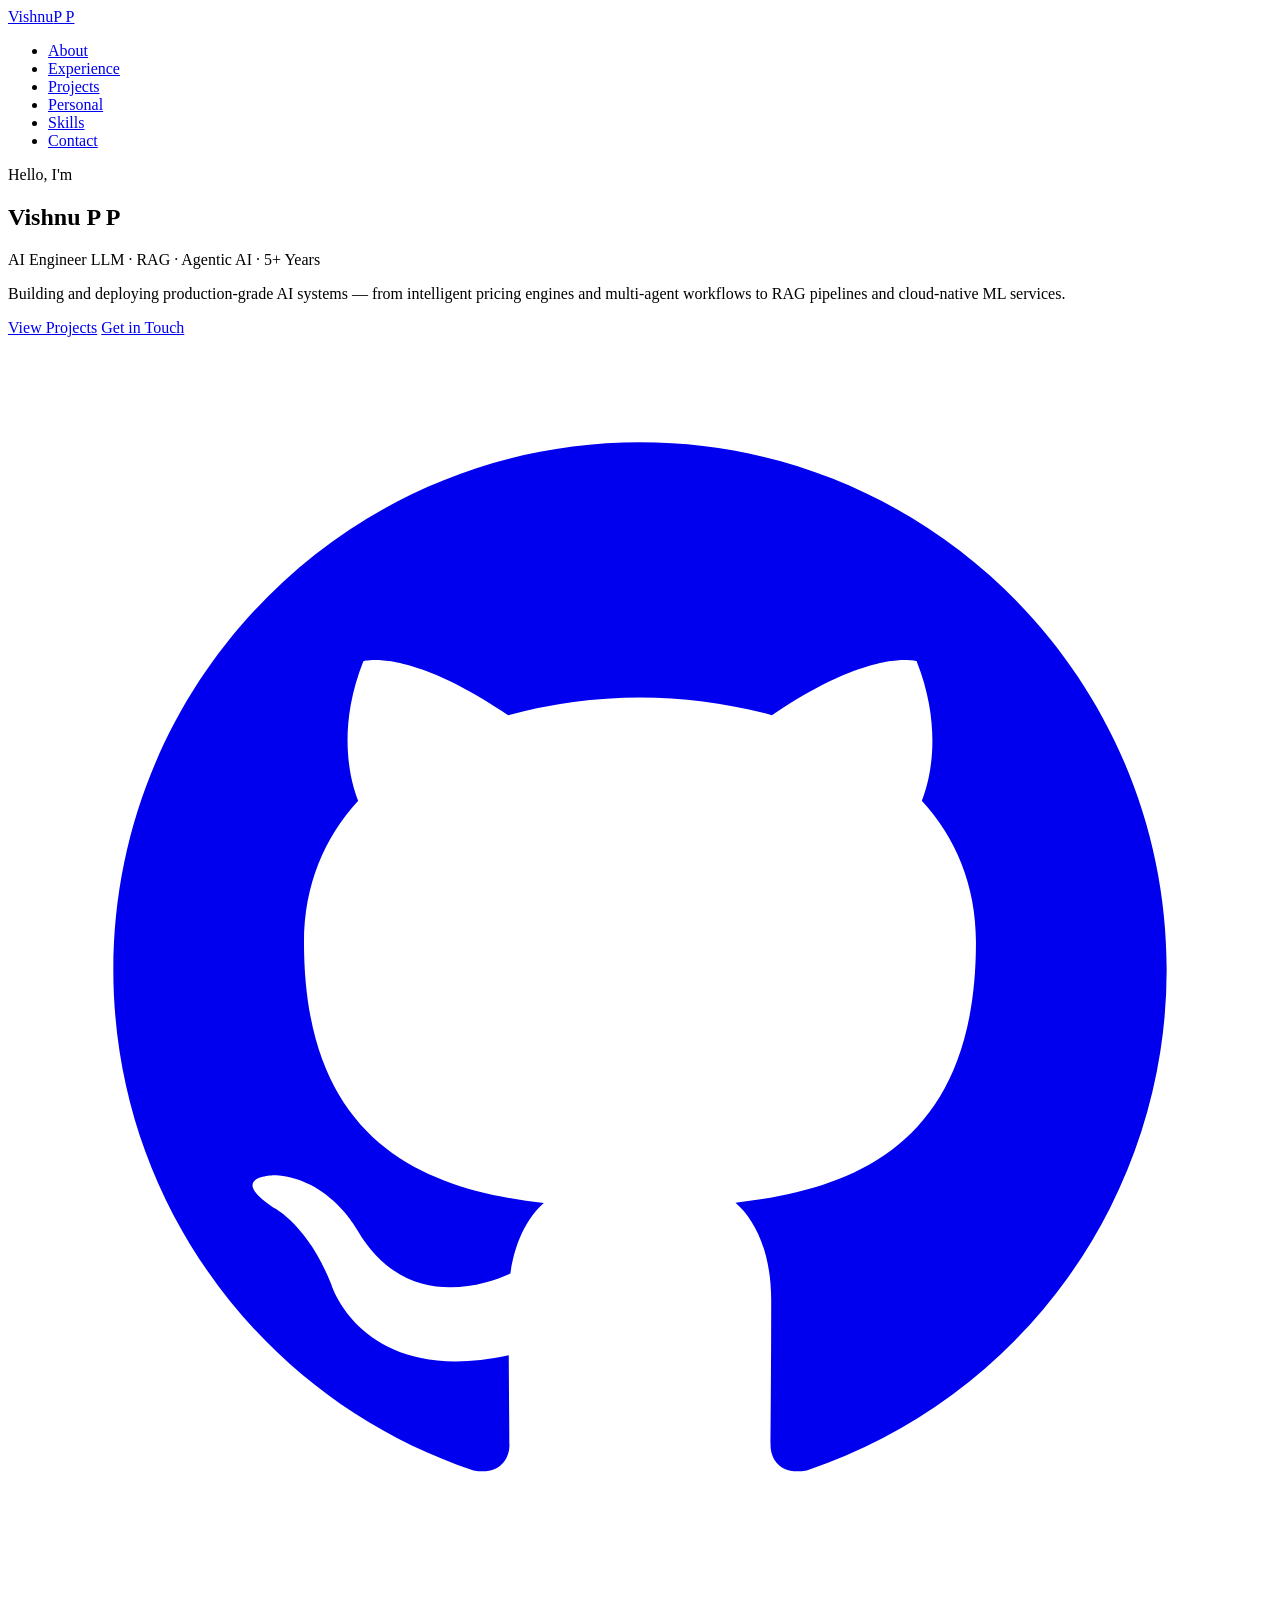
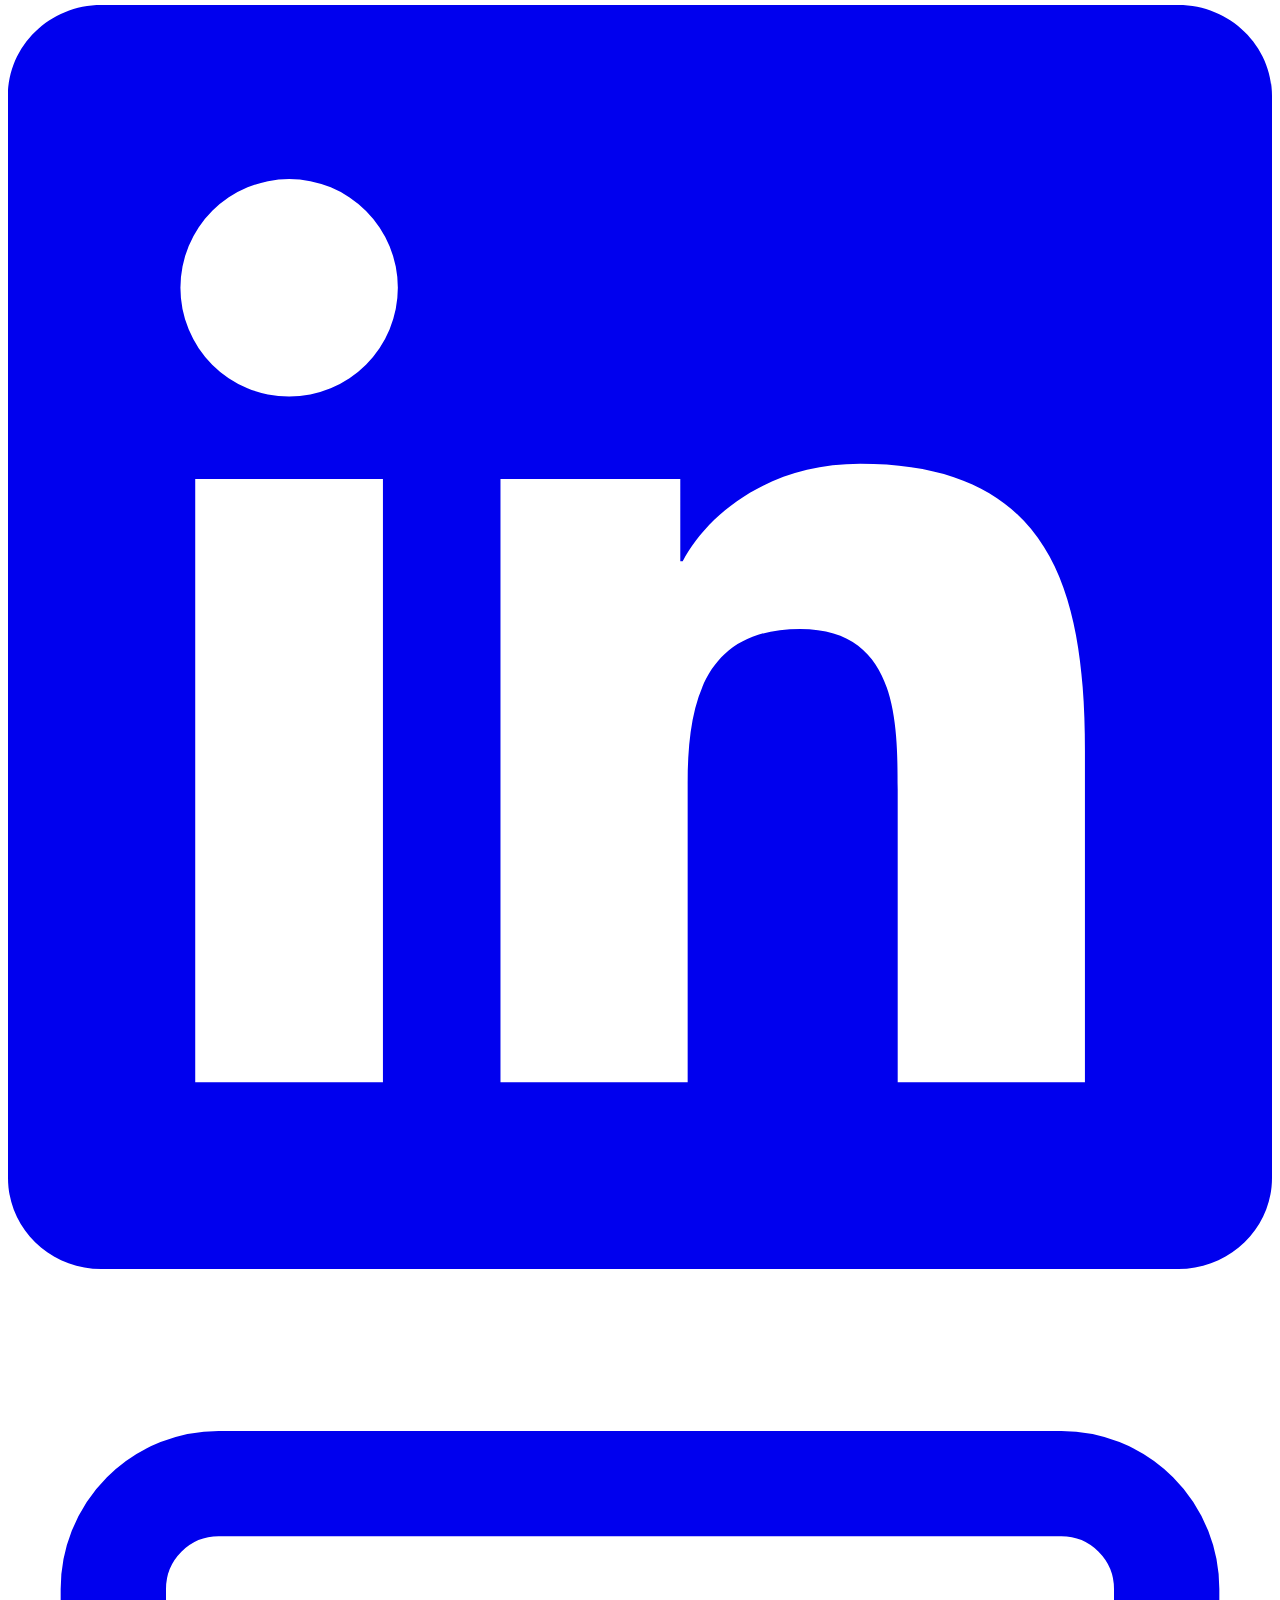
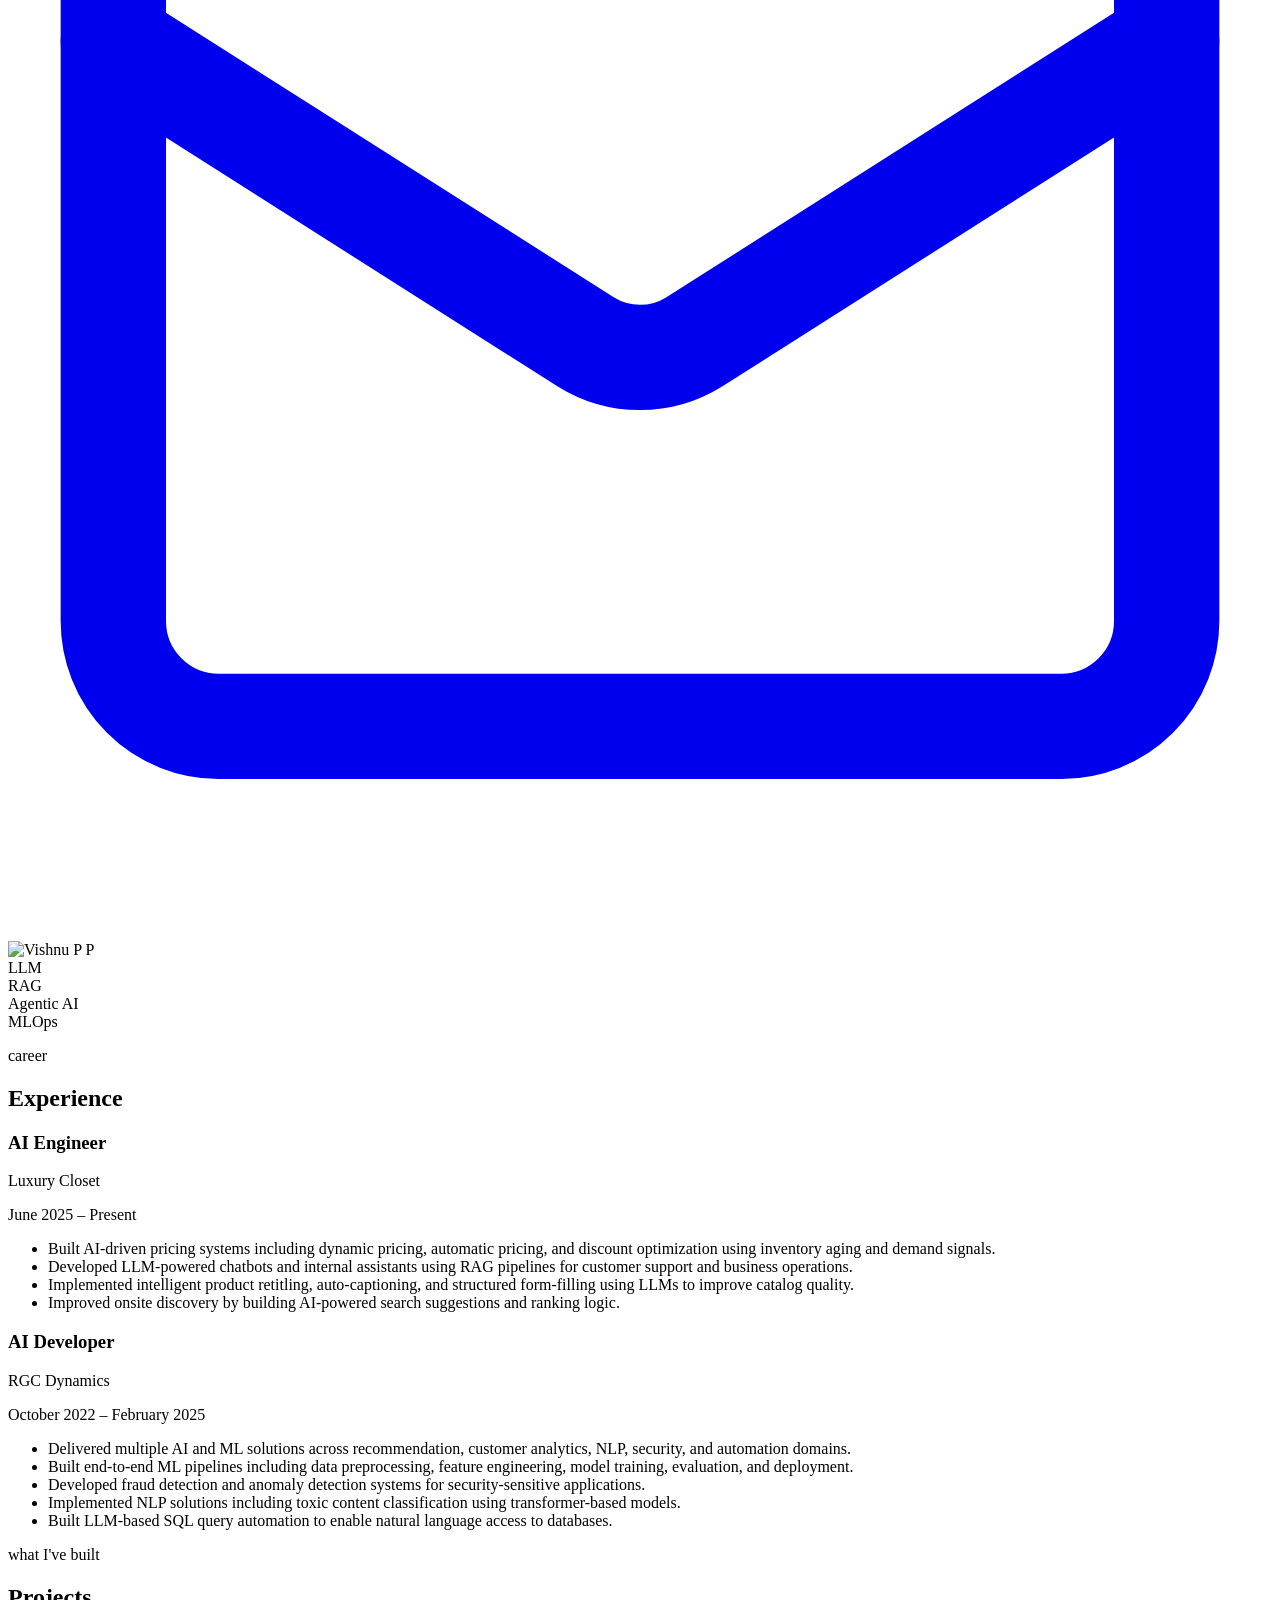
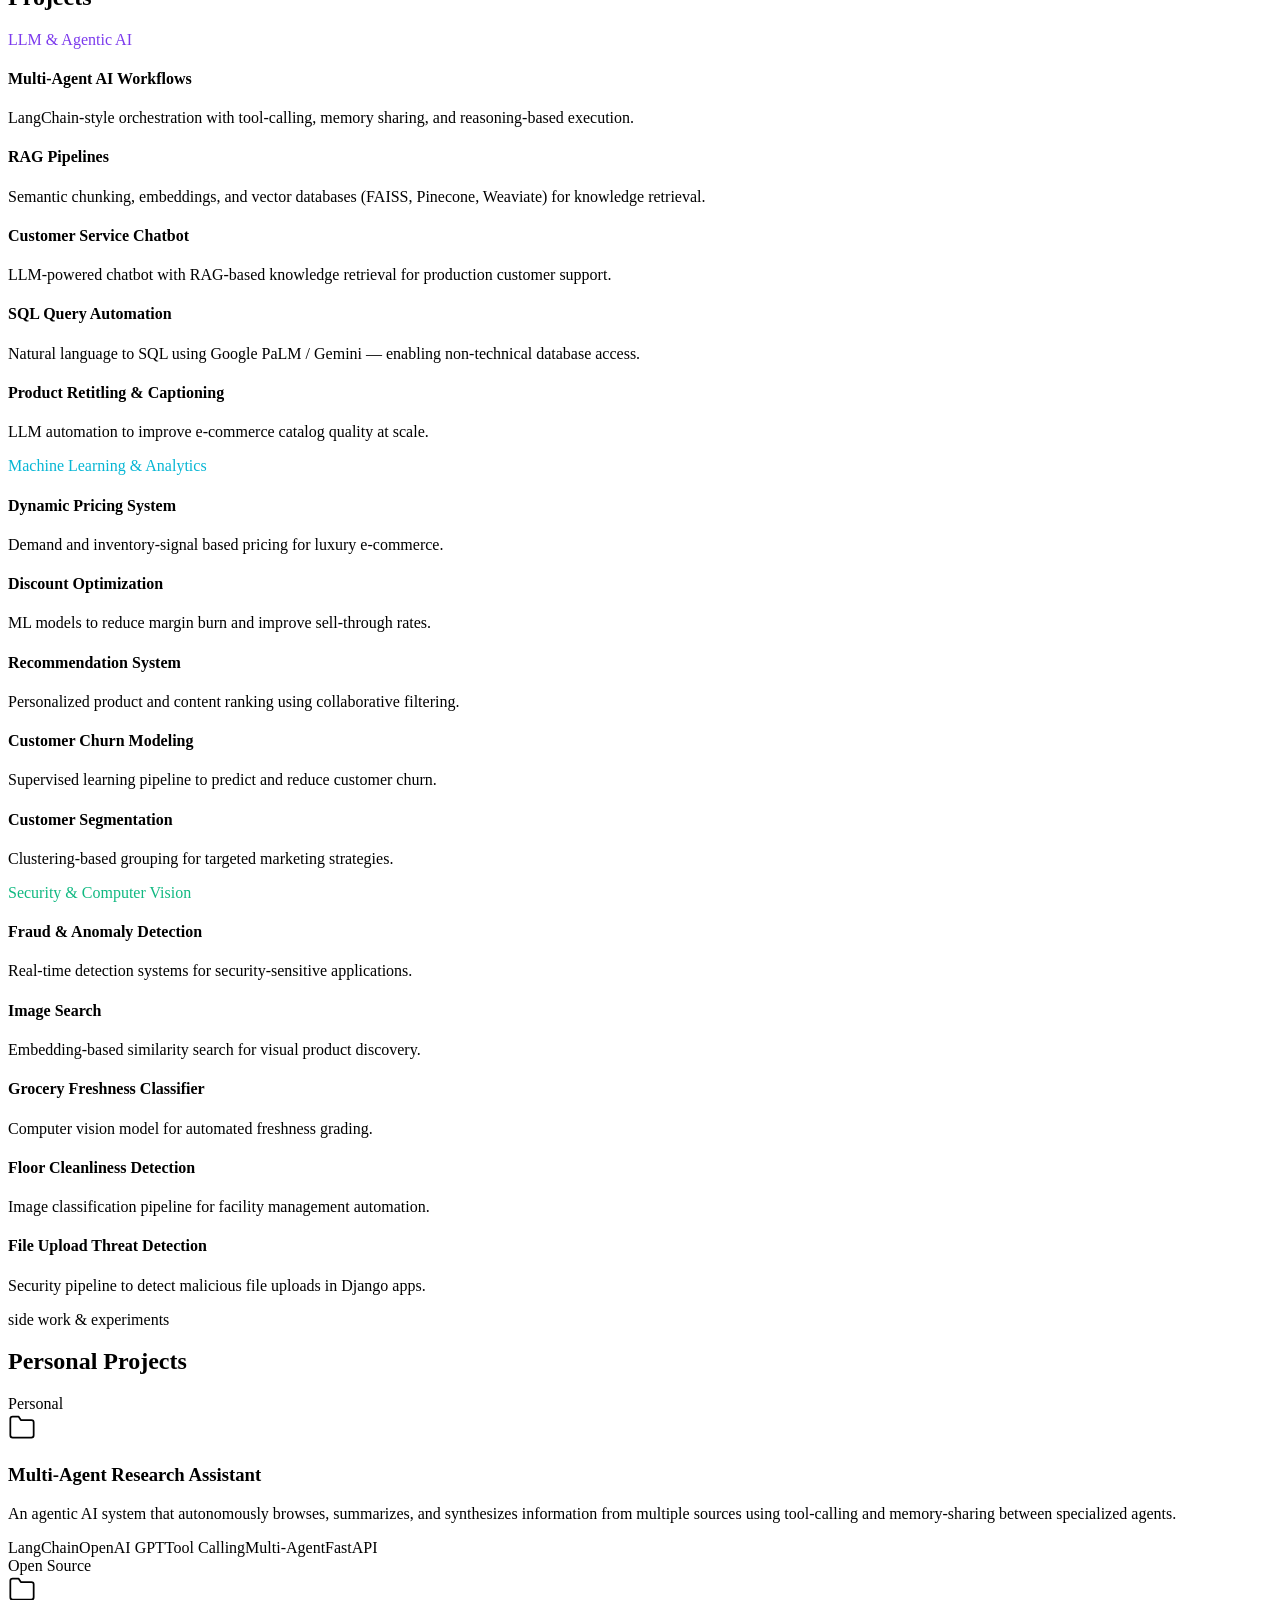
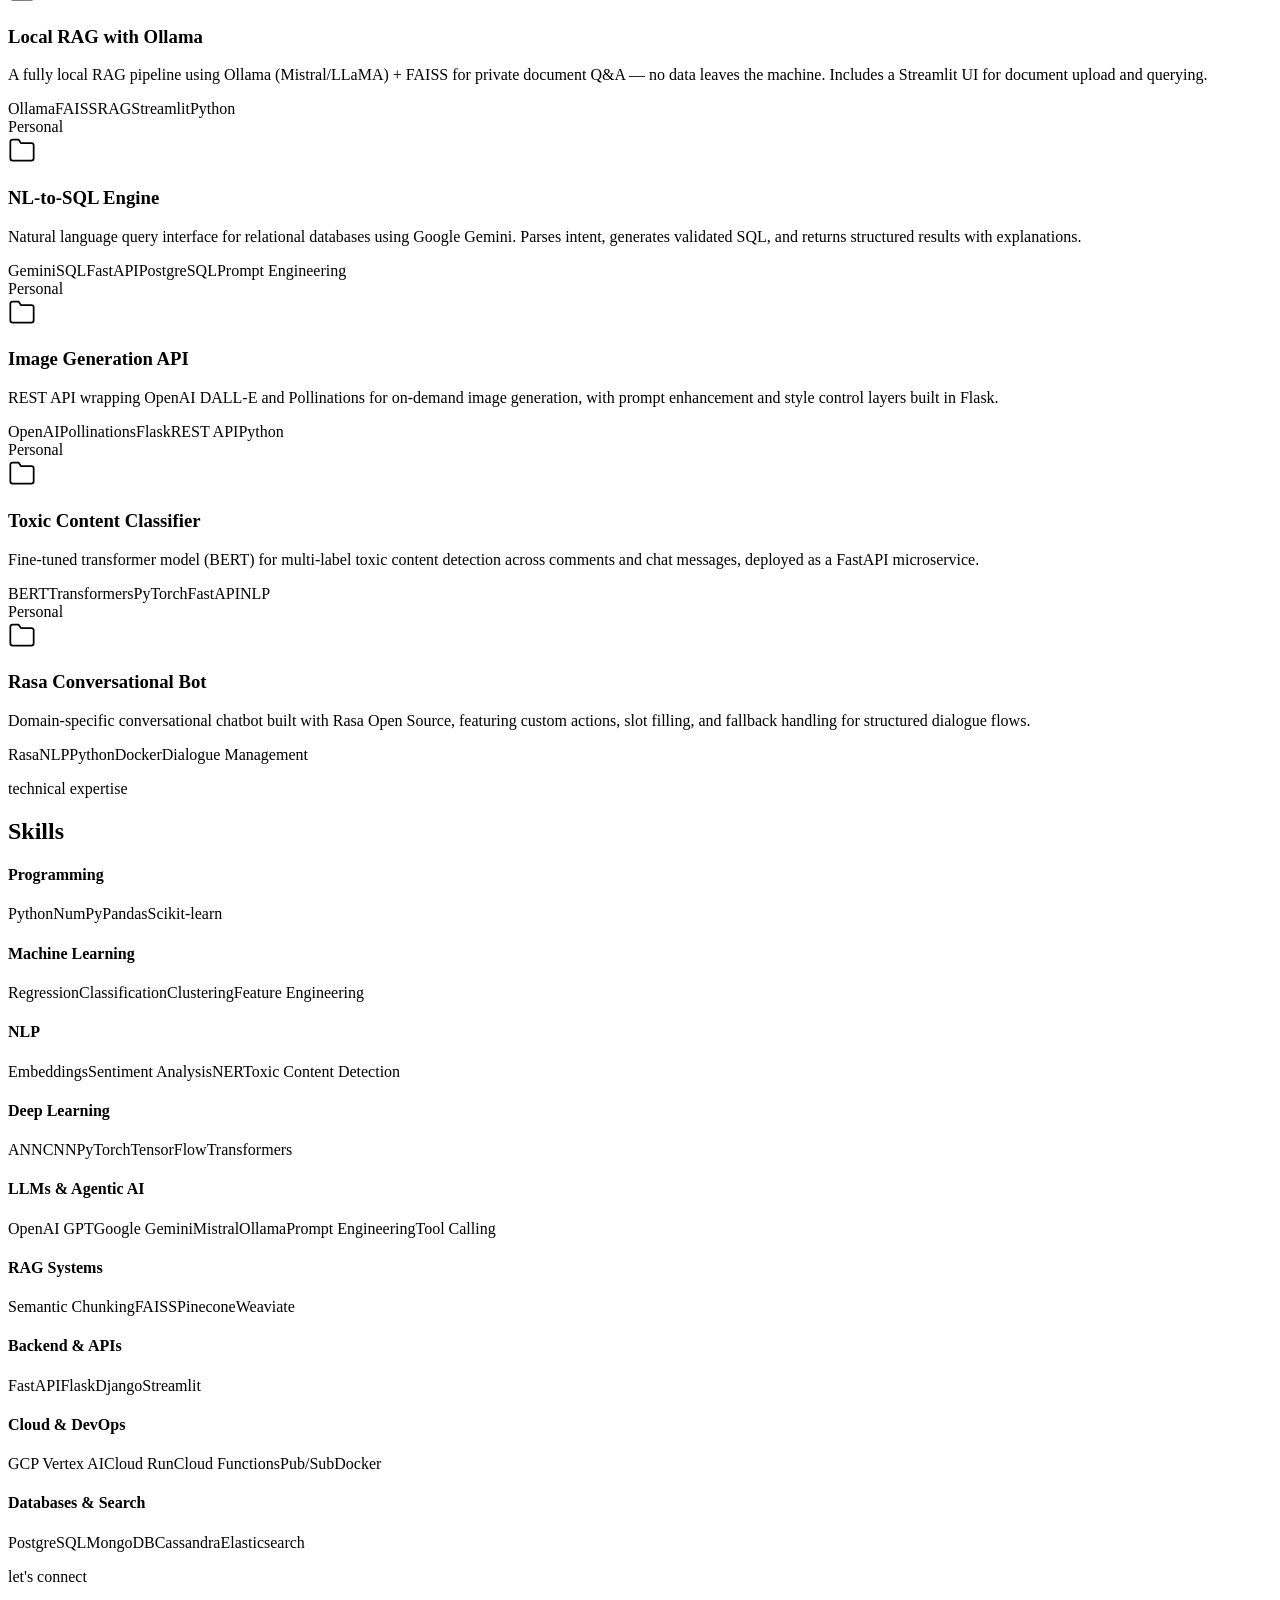
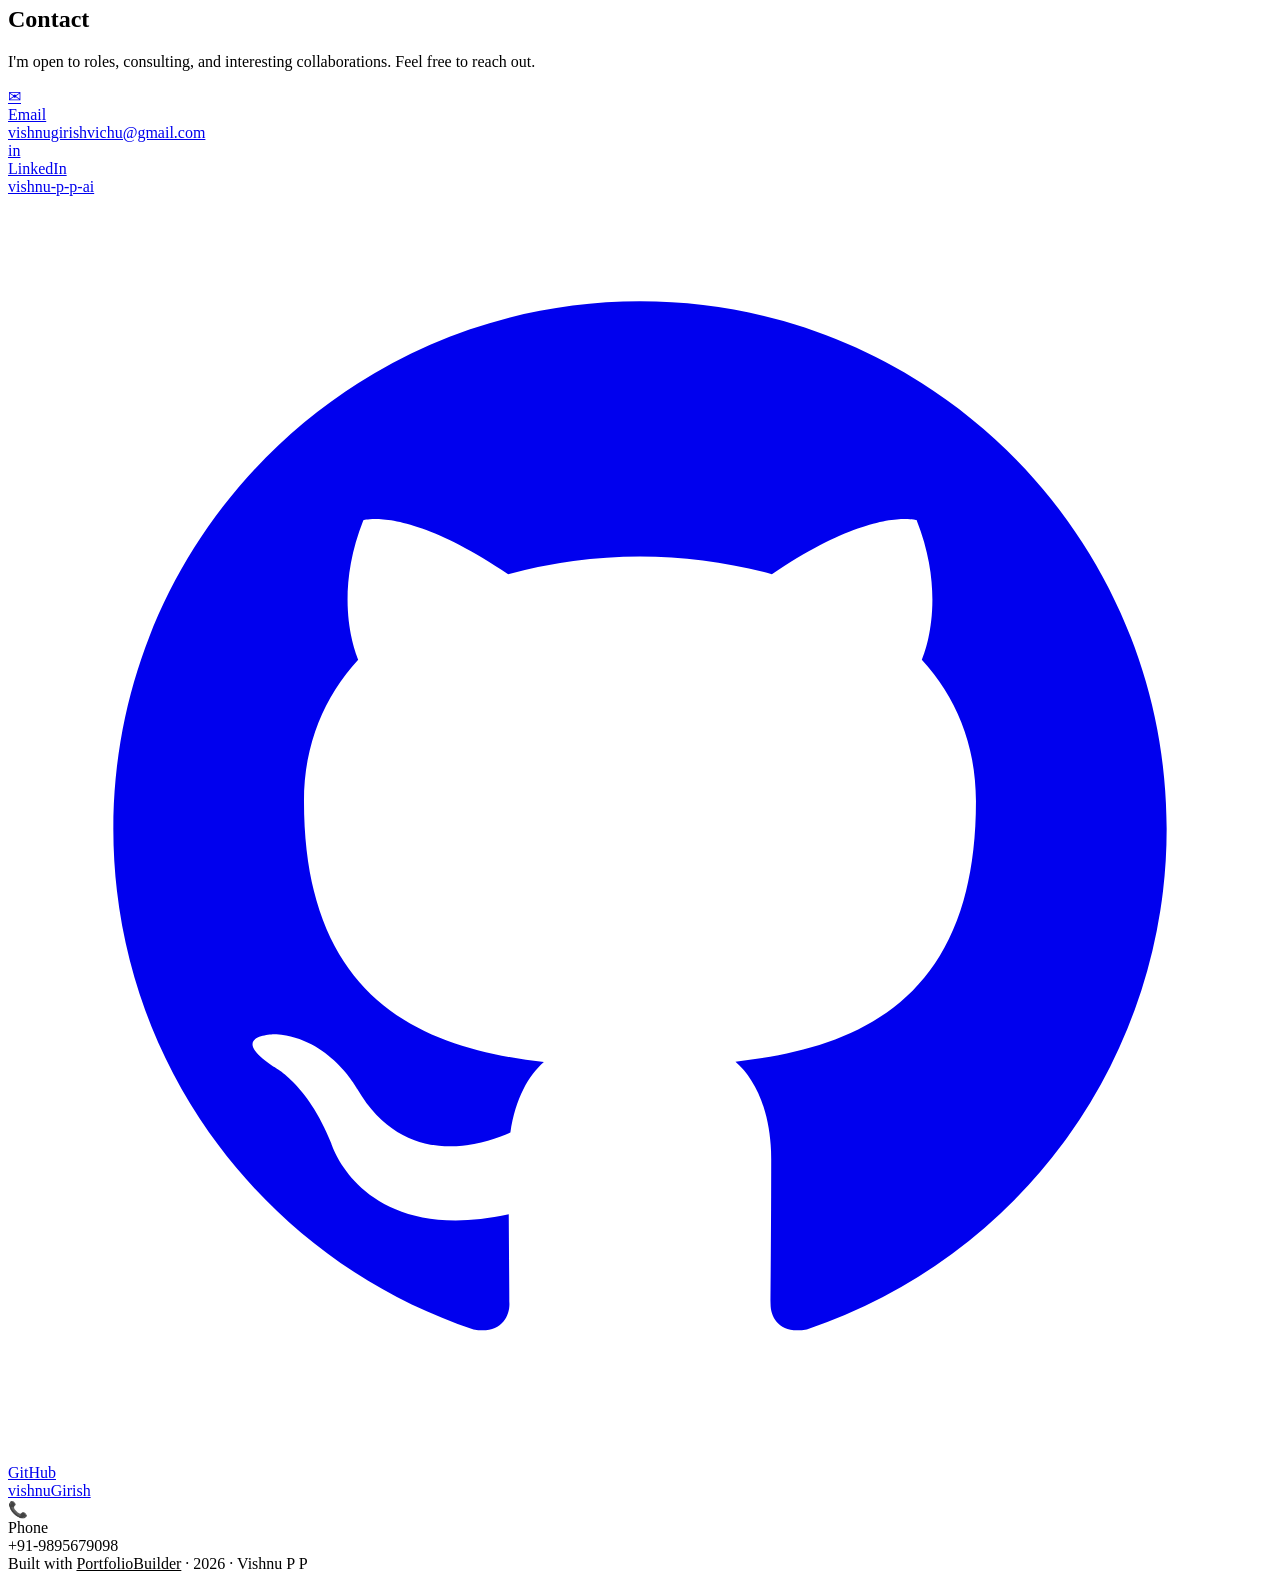
==== index.html @ db678bc9 "🚀 Update portfolio" ====
<!DOCTYPE html>
<html lang="en">
<head>
  <meta charset="UTF-8" />
  <meta name="viewport" content="width=device-width, initial-scale=1.0" />
  <meta name="description" content="Vishnu P P — AI Engineer" />
  <title>Vishnu P P | AI Engineer</title>
  <link rel="preconnect" href="https://fonts.googleapis.com" />
  <link rel="preconnect" href="https://fonts.gstatic.com" crossorigin />
  <link href="https://fonts.googleapis.com/css2?family=Inter:wght@300;400;500;600;700;900&family=Space+Grotesk:wght@400;500;700&display=swap" rel="stylesheet" />
  <link rel="stylesheet" href="style.css" />
</head>
<body>

<nav id="navbar">
  <a href="#about" class="nav-logo">
    Vishnu<span>P P</span>
  </a>
  <ul class="nav-links">
    <li><a href="#about">About</a></li><li><a href="#experience">Experience</a></li><li><a href="#projects">Projects</a></li><li><a href="#personal">Personal</a></li><li><a href="#skills">Skills</a></li><li><a href="#contact">Contact</a></li>
  </ul>
</nav>

<!-- HERO -->
<section class="hero" id="about">
  <div class="glow1"></div>
  <div class="glow2"></div>
  <div class="hero-content">
    <p class="greeting">Hello, I'm</p>
    <h1 class="hero-name">Vishnu P P</h1>
    <div class="title-row">
      <span class="title-badge">AI Engineer</span>
      <span class="subtitle">LLM · RAG · Agentic AI · 5+ Years</span>
    </div>
    <p class="summary">Building and deploying production-grade AI systems — from intelligent pricing engines and multi-agent workflows to RAG pipelines and cloud-native ML services.</p>
    <div class="cta">
      <a href="#projects" class="btn-primary">View Projects</a>
      <a href="#contact" class="btn-secondary">Get in Touch</a>
    </div>
    <div class="socials">
      <a href="https://github.com/vishnuGirish" target="_blank" rel="noreferrer" aria-label="GitHub"><svg viewBox="0 0 24 24" fill="currentColor"><path d="M12 2C6.477 2 2 6.484 2 12.017c0 4.425 2.865 8.18 6.839 9.504.5.092.682-.217.682-.483 0-.237-.008-.868-.013-1.703-2.782.605-3.369-1.343-3.369-1.343-.454-1.158-1.11-1.466-1.11-1.466-.908-.62.069-.608.069-.608 1.003.07 1.531 1.032 1.531 1.032.892 1.53 2.341 1.088 2.91.832.092-.647.35-1.088.636-1.338-2.22-.253-4.555-1.113-4.555-4.951 0-1.093.39-1.988 1.029-2.688-.103-.253-.446-1.272.098-2.65 0 0 .84-.27 2.75 1.026A9.564 9.564 0 0112 6.844c.85.004 1.705.115 2.504.337 1.909-1.296 2.747-1.027 2.747-1.027.546 1.379.202 2.398.1 2.651.64.7 1.028 1.595 1.028 2.688 0 3.848-2.339 4.695-4.566 4.943.359.309.678.92.678 1.855 0 1.338-.012 2.419-.012 2.747 0 .268.18.58.688.482A10.019 10.019 0 0022 12.017C22 6.484 17.522 2 12 2z"/></svg></a>
      <a href="https://linkedin.com/in/vishnu-p-p-ai" target="_blank" rel="noreferrer" aria-label="LinkedIn"><svg viewBox="0 0 24 24" fill="currentColor"><path d="M20.447 20.452h-3.554v-5.569c0-1.328-.027-3.037-1.852-3.037-1.853 0-2.136 1.445-2.136 2.939v5.667H9.351V9h3.414v1.561h.046c.477-.9 1.637-1.85 3.37-1.85 3.601 0 4.267 2.37 4.267 5.455v6.286zM5.337 7.433a2.062 2.062 0 01-2.063-2.065 2.064 2.064 0 112.063 2.065zm1.782 13.019H3.555V9h3.564v11.452zM22.225 0H1.771C.792 0 0 .774 0 1.729v20.542C0 23.227.792 24 1.771 24h20.451C23.2 24 24 23.227 24 22.271V1.729C24 .774 23.2 0 22.222 0h.003z"/></svg></a>
      <a href="mailto:vishnugirishvichu@gmail.com" aria-label="Email"><svg viewBox="0 0 24 24" fill="none" stroke="currentColor" stroke-width="2" stroke-linecap="round" stroke-linejoin="round"><rect x="2" y="4" width="20" height="16" rx="2"/><path d="m22 7-8.97 5.7a1.94 1.94 0 0 1-2.06 0L2 7"/></svg></a>
    </div>
  </div>
  <div class="hero-visual">
    <div class="photo-frame">
      <img src="photo.jpg" alt="Vishnu P P" />
    </div>
    <div class="float-chip" style="--d:0s;top:4%;right:-4%">LLM</div>
    <div class="float-chip" style="--d:.5s;bottom:18%;right:-8%">RAG</div>
    <div class="float-chip" style="--d:1s;top:45%;left:-10%">Agentic AI</div>
    <div class="float-chip" style="--d:1.5s;bottom:2%;left:10%">MLOps</div>
  </div>
</section>

<!-- EXPERIENCE -->
<section id="experience">
  <div class="container">
    <p class="section-tag">career</p>
    <h2 class="section-title">Experience</h2>
    <div class="timeline">
    <div class="timeline-item">
      <div class="timeline-dot"></div>
      <div class="exp-card">
        <div class="exp-header">
          <div>
            <h3 class="exp-role">AI Engineer</h3>
            <p class="exp-company">Luxury Closet</p>
          </div>
          <span class="exp-period">June 2025 – Present</span>
        </div>
        <ul class="exp-list">
          <li>Built AI-driven pricing systems including dynamic pricing, automatic pricing, and discount optimization using inventory aging and demand signals.</li><li>Developed LLM-powered chatbots and internal assistants using RAG pipelines for customer support and business operations.</li><li>Implemented intelligent product retitling, auto-captioning, and structured form-filling using LLMs to improve catalog quality.</li><li>Improved onsite discovery by building AI-powered search suggestions and ranking logic.</li>
        </ul>
      </div>
    </div>
    <div class="timeline-item">
      <div class="timeline-dot"></div>
      <div class="exp-card">
        <div class="exp-header">
          <div>
            <h3 class="exp-role">AI Developer</h3>
            <p class="exp-company">RGC Dynamics</p>
          </div>
          <span class="exp-period">October 2022 – February 2025</span>
        </div>
        <ul class="exp-list">
          <li>Delivered multiple AI and ML solutions across recommendation, customer analytics, NLP, security, and automation domains.</li><li>Built end-to-end ML pipelines including data preprocessing, feature engineering, model training, evaluation, and deployment.</li><li>Developed fraud detection and anomaly detection systems for security-sensitive applications.</li><li>Implemented NLP solutions including toxic content classification using transformer-based models.</li><li>Built LLM-based SQL query automation to enable natural language access to databases.</li>
        </ul>
      </div>
    </div></div>
  </div>
</section>

<!-- PROJECTS -->
<section id="projects">
  <div class="container">
    <p class="section-tag">what I've built</p>
    <h2 class="section-title">Projects</h2>
    <div class="projects-grid">
    <div>
      <div class="proj-group-label" style="color:#7c3aed">
        <span class="proj-dot" style="background:#7c3aed;box-shadow:0 0 10px #7c3aed"></span>
        LLM &amp; Agentic AI
      </div>
      <div class="proj-cards">
        
          <div class="proj-card" style="--hover-border:#7c3aed" onmouseenter="this.style.borderColor='#7c3aed'" onmouseleave="this.style.borderColor=''">
            <h4 class="proj-card-name">Multi-Agent AI Workflows</h4>
            <p class="proj-card-desc">LangChain-style orchestration with tool-calling, memory sharing, and reasoning-based execution.</p>
          </div>
          <div class="proj-card" style="--hover-border:#7c3aed" onmouseenter="this.style.borderColor='#7c3aed'" onmouseleave="this.style.borderColor=''">
            <h4 class="proj-card-name">RAG Pipelines</h4>
            <p class="proj-card-desc">Semantic chunking, embeddings, and vector databases (FAISS, Pinecone, Weaviate) for knowledge retrieval.</p>
          </div>
          <div class="proj-card" style="--hover-border:#7c3aed" onmouseenter="this.style.borderColor='#7c3aed'" onmouseleave="this.style.borderColor=''">
            <h4 class="proj-card-name">Customer Service Chatbot</h4>
            <p class="proj-card-desc">LLM-powered chatbot with RAG-based knowledge retrieval for production customer support.</p>
          </div>
          <div class="proj-card" style="--hover-border:#7c3aed" onmouseenter="this.style.borderColor='#7c3aed'" onmouseleave="this.style.borderColor=''">
            <h4 class="proj-card-name">SQL Query Automation</h4>
            <p class="proj-card-desc">Natural language to SQL using Google PaLM / Gemini — enabling non-technical database access.</p>
          </div>
          <div class="proj-card" style="--hover-border:#7c3aed" onmouseenter="this.style.borderColor='#7c3aed'" onmouseleave="this.style.borderColor=''">
            <h4 class="proj-card-name">Product Retitling &amp; Captioning</h4>
            <p class="proj-card-desc">LLM automation to improve e-commerce catalog quality at scale.</p>
          </div>
      </div>
    </div>
    <div>
      <div class="proj-group-label" style="color:#06b6d4">
        <span class="proj-dot" style="background:#06b6d4;box-shadow:0 0 10px #06b6d4"></span>
        Machine Learning &amp; Analytics
      </div>
      <div class="proj-cards">
        
          <div class="proj-card" style="--hover-border:#06b6d4" onmouseenter="this.style.borderColor='#06b6d4'" onmouseleave="this.style.borderColor=''">
            <h4 class="proj-card-name">Dynamic Pricing System</h4>
            <p class="proj-card-desc">Demand and inventory-signal based pricing for luxury e-commerce.</p>
          </div>
          <div class="proj-card" style="--hover-border:#06b6d4" onmouseenter="this.style.borderColor='#06b6d4'" onmouseleave="this.style.borderColor=''">
            <h4 class="proj-card-name">Discount Optimization</h4>
            <p class="proj-card-desc">ML models to reduce margin burn and improve sell-through rates.</p>
          </div>
          <div class="proj-card" style="--hover-border:#06b6d4" onmouseenter="this.style.borderColor='#06b6d4'" onmouseleave="this.style.borderColor=''">
            <h4 class="proj-card-name">Recommendation System</h4>
            <p class="proj-card-desc">Personalized product and content ranking using collaborative filtering.</p>
          </div>
          <div class="proj-card" style="--hover-border:#06b6d4" onmouseenter="this.style.borderColor='#06b6d4'" onmouseleave="this.style.borderColor=''">
            <h4 class="proj-card-name">Customer Churn Modeling</h4>
            <p class="proj-card-desc">Supervised learning pipeline to predict and reduce customer churn.</p>
          </div>
          <div class="proj-card" style="--hover-border:#06b6d4" onmouseenter="this.style.borderColor='#06b6d4'" onmouseleave="this.style.borderColor=''">
            <h4 class="proj-card-name">Customer Segmentation</h4>
            <p class="proj-card-desc">Clustering-based grouping for targeted marketing strategies.</p>
          </div>
      </div>
    </div>
    <div>
      <div class="proj-group-label" style="color:#10b981">
        <span class="proj-dot" style="background:#10b981;box-shadow:0 0 10px #10b981"></span>
        Security &amp; Computer Vision
      </div>
      <div class="proj-cards">
        
          <div class="proj-card" style="--hover-border:#10b981" onmouseenter="this.style.borderColor='#10b981'" onmouseleave="this.style.borderColor=''">
            <h4 class="proj-card-name">Fraud &amp; Anomaly Detection</h4>
            <p class="proj-card-desc">Real-time detection systems for security-sensitive applications.</p>
          </div>
          <div class="proj-card" style="--hover-border:#10b981" onmouseenter="this.style.borderColor='#10b981'" onmouseleave="this.style.borderColor=''">
            <h4 class="proj-card-name">Image Search</h4>
            <p class="proj-card-desc">Embedding-based similarity search for visual product discovery.</p>
          </div>
          <div class="proj-card" style="--hover-border:#10b981" onmouseenter="this.style.borderColor='#10b981'" onmouseleave="this.style.borderColor=''">
            <h4 class="proj-card-name">Grocery Freshness Classifier</h4>
            <p class="proj-card-desc">Computer vision model for automated freshness grading.</p>
          </div>
          <div class="proj-card" style="--hover-border:#10b981" onmouseenter="this.style.borderColor='#10b981'" onmouseleave="this.style.borderColor=''">
            <h4 class="proj-card-name">Floor Cleanliness Detection</h4>
            <p class="proj-card-desc">Image classification pipeline for facility management automation.</p>
          </div>
          <div class="proj-card" style="--hover-border:#10b981" onmouseenter="this.style.borderColor='#10b981'" onmouseleave="this.style.borderColor=''">
            <h4 class="proj-card-name">File Upload Threat Detection</h4>
            <p class="proj-card-desc">Security pipeline to detect malicious file uploads in Django apps.</p>
          </div>
      </div>
    </div></div>
  </div>
</section>

<!-- PERSONAL PROJECTS -->
<section id="personal">
  <div class="container">
    <p class="section-tag">side work &amp; experiments</p>
    <h2 class="section-title">Personal Projects</h2>
    <div class="pp-grid">
    <div class="pp-card">
      <div class="pp-card-top">
        <span class="pp-status">Personal</span>
        <div class="pp-folder">
          <svg width="28" height="28" viewBox="0 0 24 24" fill="none" stroke="currentColor" stroke-width="1.5" stroke-linecap="round" stroke-linejoin="round">
            <path d="M22 19a2 2 0 0 1-2 2H4a2 2 0 0 1-2-2V5a2 2 0 0 1 2-2h5l2 3h9a2 2 0 0 1 2 2z"/>
          </svg>
        </div>
      </div>
      <h3 class="pp-title">Multi-Agent Research Assistant</h3>
      <p class="pp-desc">An agentic AI system that autonomously browses, summarizes, and synthesizes information from multiple sources using tool-calling and memory-sharing between specialized agents.</p>
      <div class="pp-tags"><span class="pp-tag">LangChain</span><span class="pp-tag">OpenAI GPT</span><span class="pp-tag">Tool Calling</span><span class="pp-tag">Multi-Agent</span><span class="pp-tag">FastAPI</span></div>
    </div>
    <div class="pp-card">
      <div class="pp-card-top">
        <span class="pp-status">Open Source</span>
        <div class="pp-folder">
          <svg width="28" height="28" viewBox="0 0 24 24" fill="none" stroke="currentColor" stroke-width="1.5" stroke-linecap="round" stroke-linejoin="round">
            <path d="M22 19a2 2 0 0 1-2 2H4a2 2 0 0 1-2-2V5a2 2 0 0 1 2-2h5l2 3h9a2 2 0 0 1 2 2z"/>
          </svg>
        </div>
      </div>
      <h3 class="pp-title">Local RAG with Ollama</h3>
      <p class="pp-desc">A fully local RAG pipeline using Ollama (Mistral/LLaMA) + FAISS for private document Q&amp;A — no data leaves the machine. Includes a Streamlit UI for document upload and querying.</p>
      <div class="pp-tags"><span class="pp-tag">Ollama</span><span class="pp-tag">FAISS</span><span class="pp-tag">RAG</span><span class="pp-tag">Streamlit</span><span class="pp-tag">Python</span></div>
    </div>
    <div class="pp-card">
      <div class="pp-card-top">
        <span class="pp-status">Personal</span>
        <div class="pp-folder">
          <svg width="28" height="28" viewBox="0 0 24 24" fill="none" stroke="currentColor" stroke-width="1.5" stroke-linecap="round" stroke-linejoin="round">
            <path d="M22 19a2 2 0 0 1-2 2H4a2 2 0 0 1-2-2V5a2 2 0 0 1 2-2h5l2 3h9a2 2 0 0 1 2 2z"/>
          </svg>
        </div>
      </div>
      <h3 class="pp-title">NL-to-SQL Engine</h3>
      <p class="pp-desc">Natural language query interface for relational databases using Google Gemini. Parses intent, generates validated SQL, and returns structured results with explanations.</p>
      <div class="pp-tags"><span class="pp-tag">Gemini</span><span class="pp-tag">SQL</span><span class="pp-tag">FastAPI</span><span class="pp-tag">PostgreSQL</span><span class="pp-tag">Prompt Engineering</span></div>
    </div>
    <div class="pp-card">
      <div class="pp-card-top">
        <span class="pp-status">Personal</span>
        <div class="pp-folder">
          <svg width="28" height="28" viewBox="0 0 24 24" fill="none" stroke="currentColor" stroke-width="1.5" stroke-linecap="round" stroke-linejoin="round">
            <path d="M22 19a2 2 0 0 1-2 2H4a2 2 0 0 1-2-2V5a2 2 0 0 1 2-2h5l2 3h9a2 2 0 0 1 2 2z"/>
          </svg>
        </div>
      </div>
      <h3 class="pp-title">Image Generation API</h3>
      <p class="pp-desc">REST API wrapping OpenAI DALL-E and Pollinations for on-demand image generation, with prompt enhancement and style control layers built in Flask.</p>
      <div class="pp-tags"><span class="pp-tag">OpenAI</span><span class="pp-tag">Pollinations</span><span class="pp-tag">Flask</span><span class="pp-tag">REST API</span><span class="pp-tag">Python</span></div>
    </div>
    <div class="pp-card">
      <div class="pp-card-top">
        <span class="pp-status">Personal</span>
        <div class="pp-folder">
          <svg width="28" height="28" viewBox="0 0 24 24" fill="none" stroke="currentColor" stroke-width="1.5" stroke-linecap="round" stroke-linejoin="round">
            <path d="M22 19a2 2 0 0 1-2 2H4a2 2 0 0 1-2-2V5a2 2 0 0 1 2-2h5l2 3h9a2 2 0 0 1 2 2z"/>
          </svg>
        </div>
      </div>
      <h3 class="pp-title">Toxic Content Classifier</h3>
      <p class="pp-desc">Fine-tuned transformer model (BERT) for multi-label toxic content detection across comments and chat messages, deployed as a FastAPI microservice.</p>
      <div class="pp-tags"><span class="pp-tag">BERT</span><span class="pp-tag">Transformers</span><span class="pp-tag">PyTorch</span><span class="pp-tag">FastAPI</span><span class="pp-tag">NLP</span></div>
    </div>
    <div class="pp-card">
      <div class="pp-card-top">
        <span class="pp-status">Personal</span>
        <div class="pp-folder">
          <svg width="28" height="28" viewBox="0 0 24 24" fill="none" stroke="currentColor" stroke-width="1.5" stroke-linecap="round" stroke-linejoin="round">
            <path d="M22 19a2 2 0 0 1-2 2H4a2 2 0 0 1-2-2V5a2 2 0 0 1 2-2h5l2 3h9a2 2 0 0 1 2 2z"/>
          </svg>
        </div>
      </div>
      <h3 class="pp-title">Rasa Conversational Bot</h3>
      <p class="pp-desc">Domain-specific conversational chatbot built with Rasa Open Source, featuring custom actions, slot filling, and fallback handling for structured dialogue flows.</p>
      <div class="pp-tags"><span class="pp-tag">Rasa</span><span class="pp-tag">NLP</span><span class="pp-tag">Python</span><span class="pp-tag">Docker</span><span class="pp-tag">Dialogue Management</span></div>
    </div></div>
  </div>
</section>

<!-- SKILLS -->
<section id="skills">
  <div class="container">
    <p class="section-tag">technical expertise</p>
    <h2 class="section-title">Skills</h2>
    <div class="skills-grid">
    <div class="skill-group">
      <h4 class="skill-label">Programming</h4>
      <div class="skill-tags"><span class="skill-tag">Python</span><span class="skill-tag">NumPy</span><span class="skill-tag">Pandas</span><span class="skill-tag">Scikit-learn</span></div>
    </div>
    <div class="skill-group">
      <h4 class="skill-label">Machine Learning</h4>
      <div class="skill-tags"><span class="skill-tag">Regression</span><span class="skill-tag">Classification</span><span class="skill-tag">Clustering</span><span class="skill-tag">Feature Engineering</span></div>
    </div>
    <div class="skill-group">
      <h4 class="skill-label">NLP</h4>
      <div class="skill-tags"><span class="skill-tag">Embeddings</span><span class="skill-tag">Sentiment Analysis</span><span class="skill-tag">NER</span><span class="skill-tag">Toxic Content Detection</span></div>
    </div>
    <div class="skill-group">
      <h4 class="skill-label">Deep Learning</h4>
      <div class="skill-tags"><span class="skill-tag">ANN</span><span class="skill-tag">CNN</span><span class="skill-tag">PyTorch</span><span class="skill-tag">TensorFlow</span><span class="skill-tag">Transformers</span></div>
    </div>
    <div class="skill-group">
      <h4 class="skill-label">LLMs &amp; Agentic AI</h4>
      <div class="skill-tags"><span class="skill-tag">OpenAI GPT</span><span class="skill-tag">Google Gemini</span><span class="skill-tag">Mistral</span><span class="skill-tag">Ollama</span><span class="skill-tag">Prompt Engineering</span><span class="skill-tag">Tool Calling</span></div>
    </div>
    <div class="skill-group">
      <h4 class="skill-label">RAG Systems</h4>
      <div class="skill-tags"><span class="skill-tag">Semantic Chunking</span><span class="skill-tag">FAISS</span><span class="skill-tag">Pinecone</span><span class="skill-tag">Weaviate</span></div>
    </div>
    <div class="skill-group">
      <h4 class="skill-label">Backend &amp; APIs</h4>
      <div class="skill-tags"><span class="skill-tag">FastAPI</span><span class="skill-tag">Flask</span><span class="skill-tag">Django</span><span class="skill-tag">Streamlit</span></div>
    </div>
    <div class="skill-group">
      <h4 class="skill-label">Cloud &amp; DevOps</h4>
      <div class="skill-tags"><span class="skill-tag">GCP Vertex AI</span><span class="skill-tag">Cloud Run</span><span class="skill-tag">Cloud Functions</span><span class="skill-tag">Pub/Sub</span><span class="skill-tag">Docker</span></div>
    </div>
    <div class="skill-group">
      <h4 class="skill-label">Databases &amp; Search</h4>
      <div class="skill-tags"><span class="skill-tag">PostgreSQL</span><span class="skill-tag">MongoDB</span><span class="skill-tag">Cassandra</span><span class="skill-tag">Elasticsearch</span></div>
    </div></div>
  </div>
</section>

<!-- CONTACT -->
<section id="contact">
  <div class="container">
    <p class="section-tag">let's connect</p>
    <h2 class="section-title">Contact</h2>
    <div class="contact-wrapper">
      <p class="contact-lead">I'm open to roles, consulting, and interesting collaborations. Feel free to reach out.</p>
      <div class="contact-links">
        <a href="mailto:vishnugirishvichu@gmail.com" class="contact-link">
          <span class="contact-icon">✉</span>
          <div><div class="contact-label">Email</div><div class="contact-val">vishnugirishvichu@gmail.com</div></div>
        </a>
        <a href="https://linkedin.com/in/vishnu-p-p-ai" target="_blank" rel="noreferrer" class="contact-link">
          <span class="contact-icon">in</span>
          <div><div class="contact-label">LinkedIn</div><div class="contact-val">vishnu-p-p-ai</div></div>
        </a>
        <a href="https://github.com/vishnuGirish" target="_blank" rel="noreferrer" class="contact-link">
          <span class="contact-icon"><svg viewBox="0 0 24 24" fill="currentColor"><path d="M12 2C6.477 2 2 6.484 2 12.017c0 4.425 2.865 8.18 6.839 9.504.5.092.682-.217.682-.483 0-.237-.008-.868-.013-1.703-2.782.605-3.369-1.343-3.369-1.343-.454-1.158-1.11-1.466-1.11-1.466-.908-.62.069-.608.069-.608 1.003.07 1.531 1.032 1.531 1.032.892 1.53 2.341 1.088 2.91.832.092-.647.35-1.088.636-1.338-2.22-.253-4.555-1.113-4.555-4.951 0-1.093.39-1.988 1.029-2.688-.103-.253-.446-1.272.098-2.65 0 0 .84-.27 2.75 1.026A9.564 9.564 0 0112 6.844c.85.004 1.705.115 2.504.337 1.909-1.296 2.747-1.027 2.747-1.027.546 1.379.202 2.398.1 2.651.64.7 1.028 1.595 1.028 2.688 0 3.848-2.339 4.695-4.566 4.943.359.309.678.92.678 1.855 0 1.338-.012 2.419-.012 2.747 0 .268.18.58.688.482A10.019 10.019 0 0022 12.017C22 6.484 17.522 2 12 2z"/></svg></span>
          <div><div class="contact-label">GitHub</div><div class="contact-val">vishnuGirish</div></div>
        </a>
        <div class="contact-link" style="cursor:default">
          <span class="contact-icon">📞</span>
          <div><div class="contact-label">Phone</div><div class="contact-val">+91-9895679098</div></div>
        </div>
      </div>
    </div>
  </div>
  <footer>Built with <a href="https://portfoliobuilder.app" style="color:var(--accent)">PortfolioBuilder</a> · 2026 · Vishnu P P</footer>
</section>

<script>
  // Navbar scroll effect
  const nav = document.getElementById('navbar')
  window.addEventListener('scroll', () => {
    nav.classList.toggle('scrolled', window.scrollY > 40)
  })
</script>
</body>
</html>
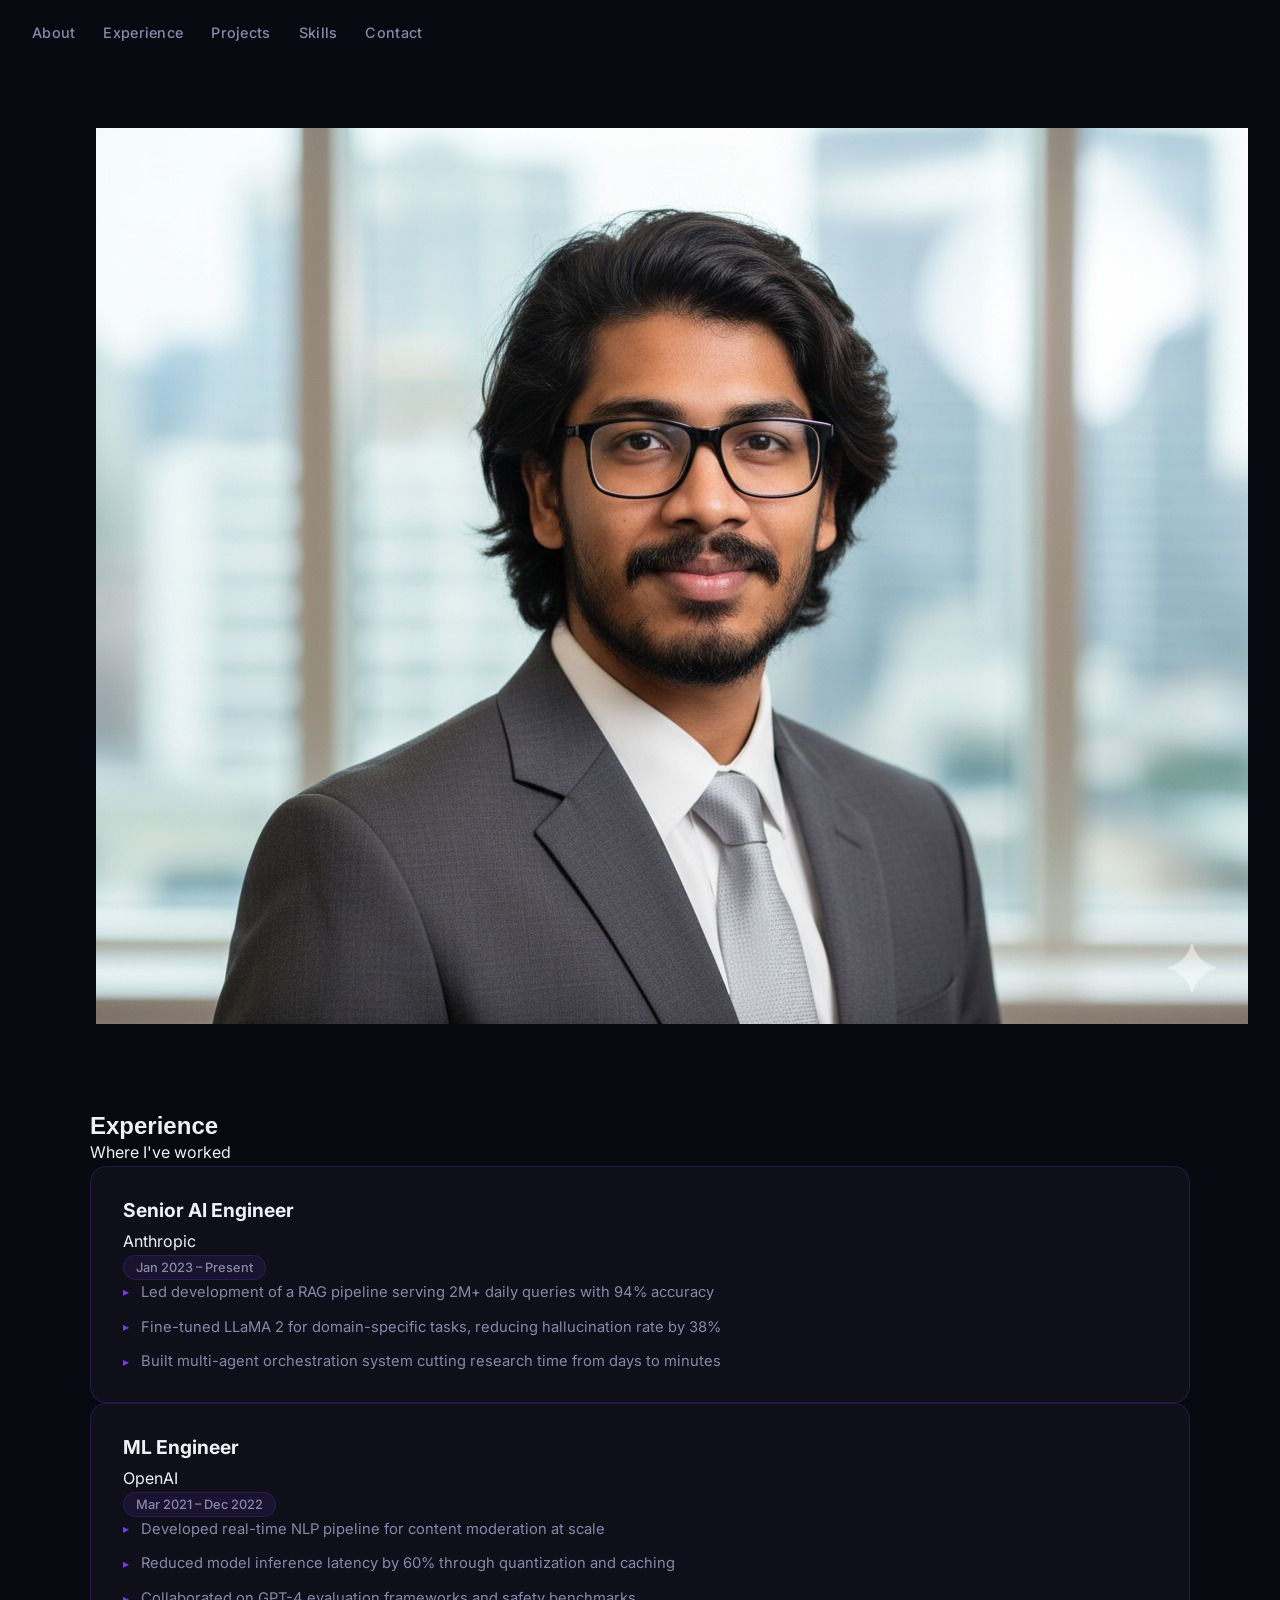
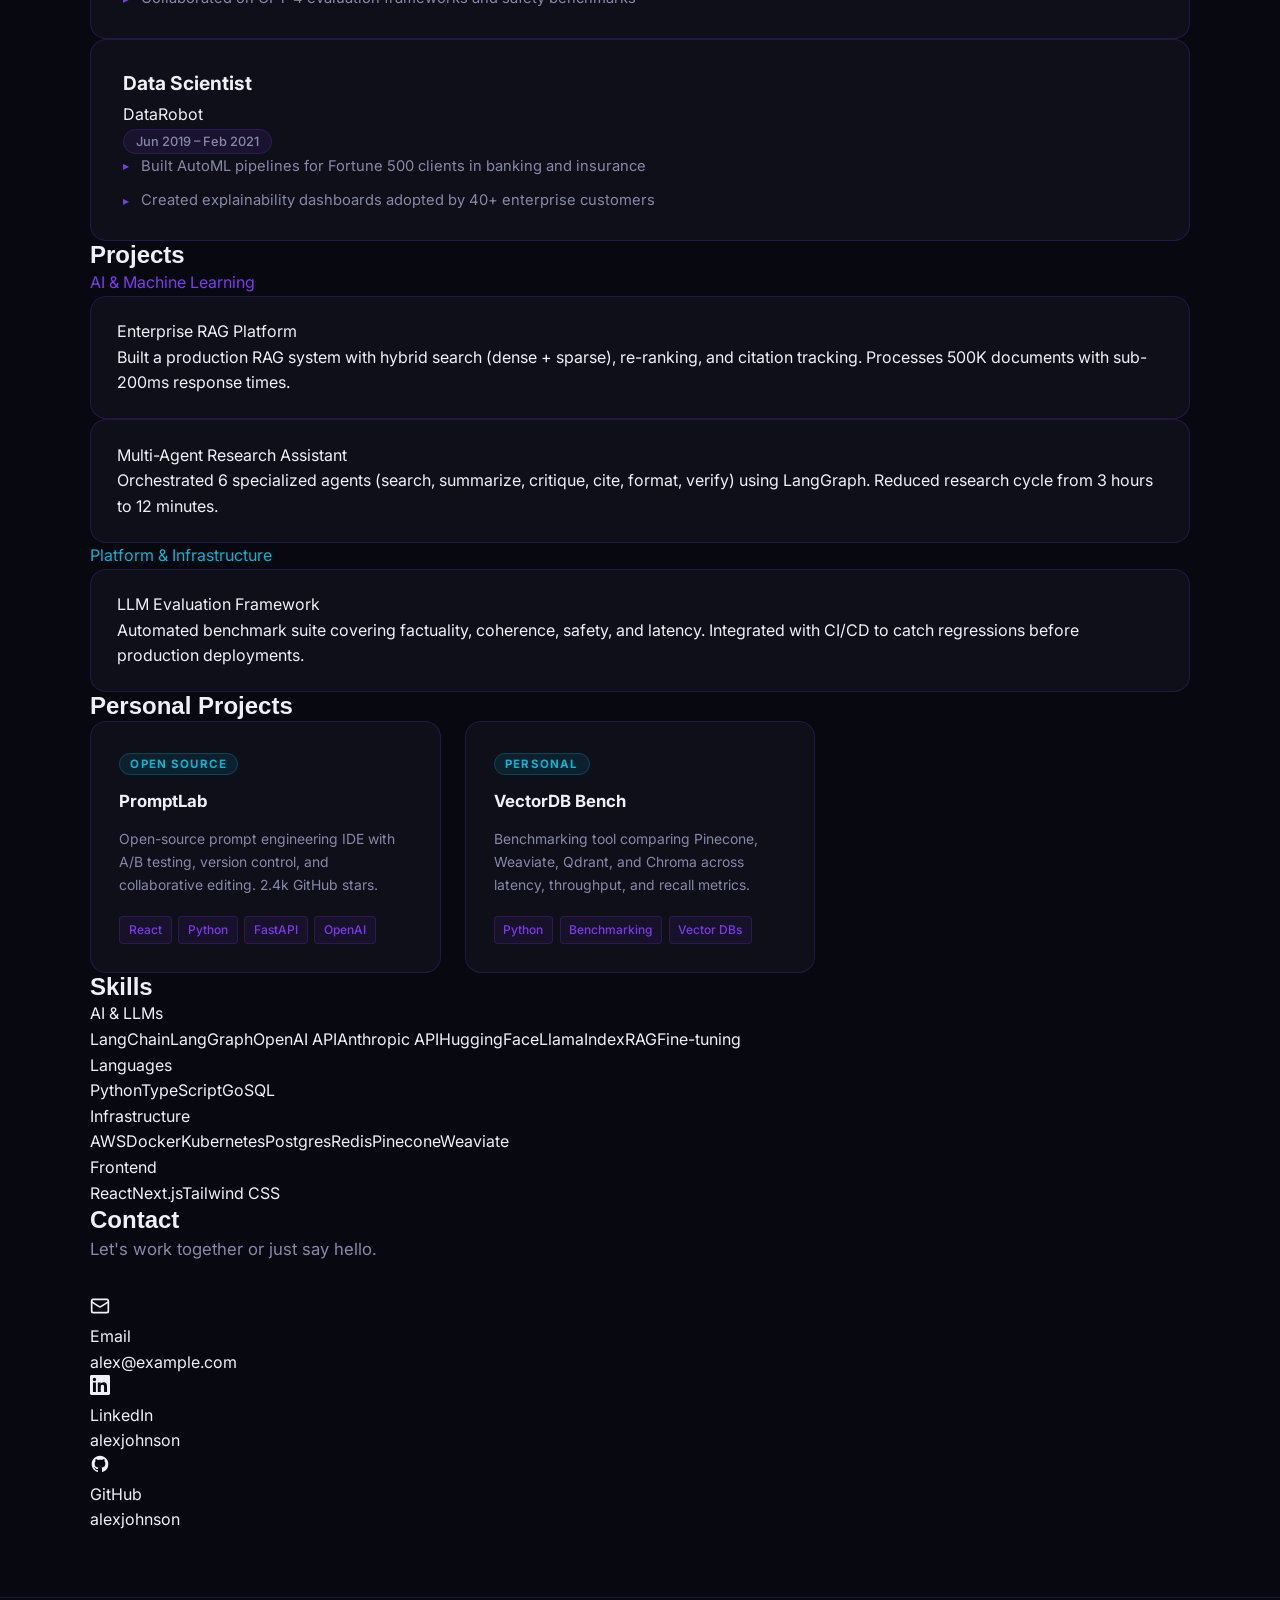
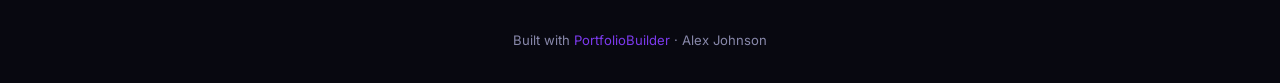
==== commit bc3494c2: "🚀 Update portfolio" ====
--- a/index.html
+++ b/index.html
@@ -1,362 +1,126 @@
 <!DOCTYPE html>
 <html lang="en">
 <head>
-  <meta charset="UTF-8" />
-  <meta name="viewport" content="width=device-width, initial-scale=1.0" />
-  <meta name="description" content="Vishnu P P — AI Engineer" />
-  <title>Vishnu P P | AI Engineer</title>
-  <link rel="preconnect" href="https://fonts.googleapis.com" />
-  <link rel="preconnect" href="https://fonts.gstatic.com" crossorigin />
-  <link href="https://fonts.googleapis.com/css2?family=Inter:wght@300;400;500;600;700;900&family=Space+Grotesk:wght@400;500;700&display=swap" rel="stylesheet" />
-  <link rel="stylesheet" href="style.css" />
+<meta charset="UTF-8"/><meta name="viewport" content="width=device-width,initial-scale=1.0"/>
+<meta name="description" content="Alex Johnson — Senior AI Engineer"/>
+<title>Alex Johnson | Senior AI Engineer</title>
+<link rel="preconnect" href="https://fonts.googleapis.com"/>
+<link rel="preconnect" href="https://fonts.gstatic.com" crossorigin/>
+<link href="https://fonts.googleapis.com/css2?family=DM+Sans:wght@300;400;500;600;700;900&family=Inter:wght@300;400;500;600;700;900&display=swap" rel="stylesheet"/>
+<link rel="stylesheet" href="style.css"/>
 </head>
 <body>
-
-<nav id="navbar">
-  <a href="#about" class="nav-logo">
-    Vishnu<span>P P</span>
-  </a>
-  <ul class="nav-links">
-    <li><a href="#about">About</a></li><li><a href="#experience">Experience</a></li><li><a href="#projects">Projects</a></li><li><a href="#personal">Personal</a></li><li><a href="#skills">Skills</a></li><li><a href="#contact">Contact</a></li>
-  </ul>
+<nav id="nav">
+  <ul class="nav-links"><li><a href="#about">About</a></li><li><a href="#experience">Experience</a></li><li><a href="#projects">Projects</a></li><li><a href="#skills">Skills</a></li><li><a href="#contact">Contact</a></li></ul>
 </nav>
 
-<!-- HERO -->
 <section class="hero" id="about">
-  <div class="glow1"></div>
-  <div class="glow2"></div>
-  <div class="hero-content">
-    <p class="greeting">Hello, I'm</p>
-    <h1 class="hero-name">Vishnu P P</h1>
-    <div class="title-row">
-      <span class="title-badge">AI Engineer</span>
-      <span class="subtitle">LLM · RAG · Agentic AI · 5+ Years</span>
-    </div>
-    <p class="summary">Building and deploying production-grade AI systems — from intelligent pricing engines and multi-agent workflows to RAG pipelines and cloud-native ML services.</p>
-    <div class="cta">
-      <a href="#projects" class="btn-primary">View Projects</a>
-      <a href="#contact" class="btn-secondary">Get in Touch</a>
-    </div>
-    <div class="socials">
-      <a href="https://github.com/vishnuGirish" target="_blank" rel="noreferrer" aria-label="GitHub"><svg viewBox="0 0 24 24" fill="currentColor"><path d="M12 2C6.477 2 2 6.484 2 12.017c0 4.425 2.865 8.18 6.839 9.504.5.092.682-.217.682-.483 0-.237-.008-.868-.013-1.703-2.782.605-3.369-1.343-3.369-1.343-.454-1.158-1.11-1.466-1.11-1.466-.908-.62.069-.608.069-.608 1.003.07 1.531 1.032 1.531 1.032.892 1.53 2.341 1.088 2.91.832.092-.647.35-1.088.636-1.338-2.22-.253-4.555-1.113-4.555-4.951 0-1.093.39-1.988 1.029-2.688-.103-.253-.446-1.272.098-2.65 0 0 .84-.27 2.75 1.026A9.564 9.564 0 0112 6.844c.85.004 1.705.115 2.504.337 1.909-1.296 2.747-1.027 2.747-1.027.546 1.379.202 2.398.1 2.651.64.7 1.028 1.595 1.028 2.688 0 3.848-2.339 4.695-4.566 4.943.359.309.678.92.678 1.855 0 1.338-.012 2.419-.012 2.747 0 .268.18.58.688.482A10.019 10.019 0 0022 12.017C22 6.484 17.522 2 12 2z"/></svg></a>
-      <a href="https://linkedin.com/in/vishnu-p-p-ai" target="_blank" rel="noreferrer" aria-label="LinkedIn"><svg viewBox="0 0 24 24" fill="currentColor"><path d="M20.447 20.452h-3.554v-5.569c0-1.328-.027-3.037-1.852-3.037-1.853 0-2.136 1.445-2.136 2.939v5.667H9.351V9h3.414v1.561h.046c.477-.9 1.637-1.85 3.37-1.85 3.601 0 4.267 2.37 4.267 5.455v6.286zM5.337 7.433a2.062 2.062 0 01-2.063-2.065 2.064 2.064 0 112.063 2.065zm1.782 13.019H3.555V9h3.564v11.452zM22.225 0H1.771C.792 0 0 .774 0 1.729v20.542C0 23.227.792 24 1.771 24h20.451C23.2 24 24 23.227 24 22.271V1.729C24 .774 23.2 0 22.222 0h.003z"/></svg></a>
-      <a href="mailto:vishnugirishvichu@gmail.com" aria-label="Email"><svg viewBox="0 0 24 24" fill="none" stroke="currentColor" stroke-width="2" stroke-linecap="round" stroke-linejoin="round"><rect x="2" y="4" width="20" height="16" rx="2"/><path d="m22 7-8.97 5.7a1.94 1.94 0 0 1-2.06 0L2 7"/></svg></a>
-    </div>
-  </div>
-  <div class="hero-visual">
-    <div class="photo-frame">
-      <img src="photo.jpg" alt="Vishnu P P" />
-    </div>
-    <div class="float-chip" style="--d:0s;top:4%;right:-4%">LLM</div>
-    <div class="float-chip" style="--d:.5s;bottom:18%;right:-8%">RAG</div>
-    <div class="float-chip" style="--d:1s;top:45%;left:-10%">Agentic AI</div>
-    <div class="float-chip" style="--d:1.5s;bottom:2%;left:10%">MLOps</div>
+  <div class="hero-avatar"><img src="photo.jpg" alt="Alex Johnson"/></div>
+  <h1 class="hero-name">Alex Johnson</h1>
+  <div class="hero-title">Senior AI Engineer</div>
+  <div class="hero-subtitle">LLM · RAG · Agentic AI · 5+ Years</div>
+  <p class="hero-summary">I build production-grade AI systems that turn cutting-edge research into products people actually use. Specializing in LLM fine-tuning, retrieval-augmented generation, and multi-agent pipelines — I&#39;ve shipped systems processing millions of queries daily across healthcare, fintech, and e-commerce.</p>
+  <div class="cta"><a href="#projects" class="btn-p">View Work</a><a href="#contact" class="btn-s">Contact Me</a></div>
+  <div class="socials">
+    <a href="https://github.com/alexjohnson" target="_blank"><svg width="20" height="20" viewBox="0 0 24 24" fill="currentColor"><path d="M12 2C6.477 2 2 6.484 2 12.017c0 4.425 2.865 8.18 6.839 9.504.5.092.682-.217.682-.483 0-.237-.008-.868-.013-1.703-2.782.605-3.369-1.343-3.369-1.343-.454-1.158-1.11-1.466-1.11-1.466-.908-.62.069-.608.069-.608 1.003.07 1.531 1.032 1.531 1.032.892 1.53 2.341 1.088 2.91.832.092-.647.35-1.088.636-1.338-2.22-.253-4.555-1.113-4.555-4.951 0-1.093.39-1.988 1.029-2.688-.103-.253-.446-1.272.098-2.65 0 0 .84-.27 2.75 1.026A9.564 9.564 0 0112 6.844c.85.004 1.705.115 2.504.337 1.909-1.296 2.747-1.027 2.747-1.027.546 1.379.202 2.398.1 2.651.64.7 1.028 1.595 1.028 2.688 0 3.848-2.339 4.695-4.566 4.943.359.309.678.92.678 1.855 0 1.338-.012 2.419-.012 2.747 0 .268.18.58.688.482A10.019 10.019 0 0022 12.017C22 6.484 17.522 2 12 2z"/></svg></a>
+    <a href="https://linkedin.com/in/alexjohnson" target="_blank"><svg width="20" height="20" viewBox="0 0 24 24" fill="currentColor"><path d="M20.447 20.452h-3.554v-5.569c0-1.328-.027-3.037-1.852-3.037-1.853 0-2.136 1.445-2.136 2.939v5.667H9.351V9h3.414v1.561h.046c.477-.9 1.637-1.85 3.37-1.85 3.601 0 4.267 2.37 4.267 5.455v6.286zM5.337 7.433a2.062 2.062 0 01-2.063-2.065 2.064 2.064 0 112.063 2.065zm1.782 13.019H3.555V9h3.564v11.452zM22.225 0H1.771C.792 0 0 .774 0 1.729v20.542C0 23.227.792 24 1.771 24h20.451C23.2 24 24 23.227 24 22.271V1.729C24 .774 23.2 0 22.222 0h.003z"/></svg></a>
+    <a href="mailto:alex@example.com"><svg width="20" height="20" viewBox="0 0 24 24" fill="none" stroke="currentColor" stroke-width="2" stroke-linecap="round" stroke-linejoin="round"><rect x="2" y="4" width="20" height="16" rx="2"/><path d="m22 7-8.97 5.7a1.94 1.94 0 0 1-2.06 0L2 7"/></svg></a>
   </div>
 </section>
 
-<!-- EXPERIENCE -->
-<section id="experience">
+<div class="section" id="experience">
   <div class="container">
-    <p class="section-tag">career</p>
-    <h2 class="section-title">Experience</h2>
-    <div class="timeline">
-    <div class="timeline-item">
-      <div class="timeline-dot"></div>
-      <div class="exp-card">
-        <div class="exp-header">
-          <div>
-            <h3 class="exp-role">AI Engineer</h3>
-            <p class="exp-company">Luxury Closet</p>
-          </div>
-          <span class="exp-period">June 2025 – Present</span>
-        </div>
-        <ul class="exp-list">
-          <li>Built AI-driven pricing systems including dynamic pricing, automatic pricing, and discount optimization using inventory aging and demand signals.</li><li>Developed LLM-powered chatbots and internal assistants using RAG pipelines for customer support and business operations.</li><li>Implemented intelligent product retitling, auto-captioning, and structured form-filling using LLMs to improve catalog quality.</li><li>Improved onsite discovery by building AI-powered search suggestions and ranking logic.</li>
-        </ul>
+    <div class="sec-head"><h2 class="sec-title">Experience</h2><p class="sec-sub">Where I've worked</p></div>
+    <div class="exp-stack">
+    <div class="exp-card">
+      <div class="exp-head">
+        <div><div class="exp-role">Senior AI Engineer</div><div class="exp-co">Anthropic</div></div>
+        <span class="exp-period">Jan 2023 – Present</span>
       </div>
+      <ul class="exp-list"><li>Led development of a RAG pipeline serving 2M+ daily queries with 94% accuracy</li><li>Fine-tuned LLaMA 2 for domain-specific tasks, reducing hallucination rate by 38%</li><li>Built multi-agent orchestration system cutting research time from days to minutes</li></ul>
     </div>
-    <div class="timeline-item">
-      <div class="timeline-dot"></div>
-      <div class="exp-card">
-        <div class="exp-header">
-          <div>
-            <h3 class="exp-role">AI Developer</h3>
-            <p class="exp-company">RGC Dynamics</p>
-          </div>
-          <span class="exp-period">October 2022 – February 2025</span>
-        </div>
-        <ul class="exp-list">
-          <li>Delivered multiple AI and ML solutions across recommendation, customer analytics, NLP, security, and automation domains.</li><li>Built end-to-end ML pipelines including data preprocessing, feature engineering, model training, evaluation, and deployment.</li><li>Developed fraud detection and anomaly detection systems for security-sensitive applications.</li><li>Implemented NLP solutions including toxic content classification using transformer-based models.</li><li>Built LLM-based SQL query automation to enable natural language access to databases.</li>
-        </ul>
+    <div class="exp-card">
+      <div class="exp-head">
+        <div><div class="exp-role">ML Engineer</div><div class="exp-co">OpenAI</div></div>
+        <span class="exp-period">Mar 2021 – Dec 2022</span>
       </div>
+      <ul class="exp-list"><li>Developed real-time NLP pipeline for content moderation at scale</li><li>Reduced model inference latency by 60% through quantization and caching</li><li>Collaborated on GPT-4 evaluation frameworks and safety benchmarks</li></ul>
+    </div>
+    <div class="exp-card">
+      <div class="exp-head">
+        <div><div class="exp-role">Data Scientist</div><div class="exp-co">DataRobot</div></div>
+        <span class="exp-period">Jun 2019 – Feb 2021</span>
+      </div>
+      <ul class="exp-list"><li>Built AutoML pipelines for Fortune 500 clients in banking and insurance</li><li>Created explainability dashboards adopted by 40+ enterprise customers</li></ul>
     </div></div>
   </div>
-</section>
+</div>
 
-<!-- PROJECTS -->
-<section id="projects">
+<div class="section" id="projects">
   <div class="container">
-    <p class="section-tag">what I've built</p>
-    <h2 class="section-title">Projects</h2>
-    <div class="projects-grid">
-    <div>
-      <div class="proj-group-label" style="color:#7c3aed">
-        <span class="proj-dot" style="background:#7c3aed;box-shadow:0 0 10px #7c3aed"></span>
-        LLM &amp; Agentic AI
-      </div>
-      <div class="proj-cards">
-        
-          <div class="proj-card" style="--hover-border:#7c3aed" onmouseenter="this.style.borderColor='#7c3aed'" onmouseleave="this.style.borderColor=''">
-            <h4 class="proj-card-name">Multi-Agent AI Workflows</h4>
-            <p class="proj-card-desc">LangChain-style orchestration with tool-calling, memory sharing, and reasoning-based execution.</p>
-          </div>
-          <div class="proj-card" style="--hover-border:#7c3aed" onmouseenter="this.style.borderColor='#7c3aed'" onmouseleave="this.style.borderColor=''">
-            <h4 class="proj-card-name">RAG Pipelines</h4>
-            <p class="proj-card-desc">Semantic chunking, embeddings, and vector databases (FAISS, Pinecone, Weaviate) for knowledge retrieval.</p>
-          </div>
-          <div class="proj-card" style="--hover-border:#7c3aed" onmouseenter="this.style.borderColor='#7c3aed'" onmouseleave="this.style.borderColor=''">
-            <h4 class="proj-card-name">Customer Service Chatbot</h4>
-            <p class="proj-card-desc">LLM-powered chatbot with RAG-based knowledge retrieval for production customer support.</p>
-          </div>
-          <div class="proj-card" style="--hover-border:#7c3aed" onmouseenter="this.style.borderColor='#7c3aed'" onmouseleave="this.style.borderColor=''">
-            <h4 class="proj-card-name">SQL Query Automation</h4>
-            <p class="proj-card-desc">Natural language to SQL using Google PaLM / Gemini — enabling non-technical database access.</p>
-          </div>
-          <div class="proj-card" style="--hover-border:#7c3aed" onmouseenter="this.style.borderColor='#7c3aed'" onmouseleave="this.style.borderColor=''">
-            <h4 class="proj-card-name">Product Retitling &amp; Captioning</h4>
-            <p class="proj-card-desc">LLM automation to improve e-commerce catalog quality at scale.</p>
-          </div>
-      </div>
+    <div class="sec-head"><h2 class="sec-title">Projects</h2></div>
+    
+    <div class="proj-group">
+      <div class="proj-cat"><span class="proj-cat-dot" style="background:#7c3aed"></span><span style="color:#7c3aed">AI &amp; Machine Learning</span></div>
+      <div class="proj-grid"><div class="proj-card"><div class="proj-name">Enterprise RAG Platform</div><div class="proj-desc">Built a production RAG system with hybrid search (dense + sparse), re-ranking, and citation tracking. Processes 500K documents with sub-200ms response times.</div></div><div class="proj-card"><div class="proj-name">Multi-Agent Research Assistant</div><div class="proj-desc">Orchestrated 6 specialized agents (search, summarize, critique, cite, format, verify) using LangGraph. Reduced research cycle from 3 hours to 12 minutes.</div></div></div>
     </div>
-    <div>
-      <div class="proj-group-label" style="color:#06b6d4">
-        <span class="proj-dot" style="background:#06b6d4;box-shadow:0 0 10px #06b6d4"></span>
-        Machine Learning &amp; Analytics
-      </div>
-      <div class="proj-cards">
-        
-          <div class="proj-card" style="--hover-border:#06b6d4" onmouseenter="this.style.borderColor='#06b6d4'" onmouseleave="this.style.borderColor=''">
-            <h4 class="proj-card-name">Dynamic Pricing System</h4>
-            <p class="proj-card-desc">Demand and inventory-signal based pricing for luxury e-commerce.</p>
-          </div>
-          <div class="proj-card" style="--hover-border:#06b6d4" onmouseenter="this.style.borderColor='#06b6d4'" onmouseleave="this.style.borderColor=''">
-            <h4 class="proj-card-name">Discount Optimization</h4>
-            <p class="proj-card-desc">ML models to reduce margin burn and improve sell-through rates.</p>
-          </div>
-          <div class="proj-card" style="--hover-border:#06b6d4" onmouseenter="this.style.borderColor='#06b6d4'" onmouseleave="this.style.borderColor=''">
-            <h4 class="proj-card-name">Recommendation System</h4>
-            <p class="proj-card-desc">Personalized product and content ranking using collaborative filtering.</p>
-          </div>
-          <div class="proj-card" style="--hover-border:#06b6d4" onmouseenter="this.style.borderColor='#06b6d4'" onmouseleave="this.style.borderColor=''">
-            <h4 class="proj-card-name">Customer Churn Modeling</h4>
-            <p class="proj-card-desc">Supervised learning pipeline to predict and reduce customer churn.</p>
-          </div>
-          <div class="proj-card" style="--hover-border:#06b6d4" onmouseenter="this.style.borderColor='#06b6d4'" onmouseleave="this.style.borderColor=''">
-            <h4 class="proj-card-name">Customer Segmentation</h4>
-            <p class="proj-card-desc">Clustering-based grouping for targeted marketing strategies.</p>
-          </div>
-      </div>
+    <div class="proj-group">
+      <div class="proj-cat"><span class="proj-cat-dot" style="background:#06b6d4"></span><span style="color:#06b6d4">Platform &amp; Infrastructure</span></div>
+      <div class="proj-grid"><div class="proj-card"><div class="proj-name">LLM Evaluation Framework</div><div class="proj-desc">Automated benchmark suite covering factuality, coherence, safety, and latency. Integrated with CI/CD to catch regressions before production deployments.</div></div></div>
     </div>
-    <div>
-      <div class="proj-group-label" style="color:#10b981">
-        <span class="proj-dot" style="background:#10b981;box-shadow:0 0 10px #10b981"></span>
-        Security &amp; Computer Vision
-      </div>
-      <div class="proj-cards">
-        
-          <div class="proj-card" style="--hover-border:#10b981" onmouseenter="this.style.borderColor='#10b981'" onmouseleave="this.style.borderColor=''">
-            <h4 class="proj-card-name">Fraud &amp; Anomaly Detection</h4>
-            <p class="proj-card-desc">Real-time detection systems for security-sensitive applications.</p>
-          </div>
-          <div class="proj-card" style="--hover-border:#10b981" onmouseenter="this.style.borderColor='#10b981'" onmouseleave="this.style.borderColor=''">
-            <h4 class="proj-card-name">Image Search</h4>
-            <p class="proj-card-desc">Embedding-based similarity search for visual product discovery.</p>
-          </div>
-          <div class="proj-card" style="--hover-border:#10b981" onmouseenter="this.style.borderColor='#10b981'" onmouseleave="this.style.borderColor=''">
-            <h4 class="proj-card-name">Grocery Freshness Classifier</h4>
-            <p class="proj-card-desc">Computer vision model for automated freshness grading.</p>
-          </div>
-          <div class="proj-card" style="--hover-border:#10b981" onmouseenter="this.style.borderColor='#10b981'" onmouseleave="this.style.borderColor=''">
-            <h4 class="proj-card-name">Floor Cleanliness Detection</h4>
-            <p class="proj-card-desc">Image classification pipeline for facility management automation.</p>
-          </div>
-          <div class="proj-card" style="--hover-border:#10b981" onmouseenter="this.style.borderColor='#10b981'" onmouseleave="this.style.borderColor=''">
-            <h4 class="proj-card-name">File Upload Threat Detection</h4>
-            <p class="proj-card-desc">Security pipeline to detect malicious file uploads in Django apps.</p>
-          </div>
-      </div>
+  </div>
+</div>
+
+<div class="section" id="personal">
+  <div class="container">
+    <div class="sec-head"><h2 class="sec-title">Personal Projects</h2></div>
+    <div class="pp-grid">
+    <div class="pp-card">
+      <div class="pp-top"><span class="pp-status">Open Source</span></div>
+      <div class="pp-title">PromptLab</div>
+      <div class="pp-desc">Open-source prompt engineering IDE with A/B testing, version control, and collaborative editing. 2.4k GitHub stars.</div>
+      <div class="pp-tags"><span class="pp-tag">React</span><span class="pp-tag">Python</span><span class="pp-tag">FastAPI</span><span class="pp-tag">OpenAI</span></div>
+    </div>
+    <div class="pp-card">
+      <div class="pp-top"><span class="pp-status">Personal</span></div>
+      <div class="pp-title">VectorDB Bench</div>
+      <div class="pp-desc">Benchmarking tool comparing Pinecone, Weaviate, Qdrant, and Chroma across latency, throughput, and recall metrics.</div>
+      <div class="pp-tags"><span class="pp-tag">Python</span><span class="pp-tag">Benchmarking</span><span class="pp-tag">Vector DBs</span></div>
     </div></div>
   </div>
-</section>
+</div>
 
-<!-- PERSONAL PROJECTS -->
-<section id="personal">
+<div class="section" id="skills">
   <div class="container">
-    <p class="section-tag">side work &amp; experiments</p>
-    <h2 class="section-title">Personal Projects</h2>
-    <div class="pp-grid">
-    <div class="pp-card">
-      <div class="pp-card-top">
-        <span class="pp-status">Personal</span>
-        <div class="pp-folder">
-          <svg width="28" height="28" viewBox="0 0 24 24" fill="none" stroke="currentColor" stroke-width="1.5" stroke-linecap="round" stroke-linejoin="round">
-            <path d="M22 19a2 2 0 0 1-2 2H4a2 2 0 0 1-2-2V5a2 2 0 0 1 2-2h5l2 3h9a2 2 0 0 1 2 2z"/>
-          </svg>
-        </div>
-      </div>
-      <h3 class="pp-title">Multi-Agent Research Assistant</h3>
-      <p class="pp-desc">An agentic AI system that autonomously browses, summarizes, and synthesizes information from multiple sources using tool-calling and memory-sharing between specialized agents.</p>
-      <div class="pp-tags"><span class="pp-tag">LangChain</span><span class="pp-tag">OpenAI GPT</span><span class="pp-tag">Tool Calling</span><span class="pp-tag">Multi-Agent</span><span class="pp-tag">FastAPI</span></div>
-    </div>
-    <div class="pp-card">
-      <div class="pp-card-top">
-        <span class="pp-status">Open Source</span>
-        <div class="pp-folder">
-          <svg width="28" height="28" viewBox="0 0 24 24" fill="none" stroke="currentColor" stroke-width="1.5" stroke-linecap="round" stroke-linejoin="round">
-            <path d="M22 19a2 2 0 0 1-2 2H4a2 2 0 0 1-2-2V5a2 2 0 0 1 2-2h5l2 3h9a2 2 0 0 1 2 2z"/>
-          </svg>
-        </div>
-      </div>
-      <h3 class="pp-title">Local RAG with Ollama</h3>
-      <p class="pp-desc">A fully local RAG pipeline using Ollama (Mistral/LLaMA) + FAISS for private document Q&amp;A — no data leaves the machine. Includes a Streamlit UI for document upload and querying.</p>
-      <div class="pp-tags"><span class="pp-tag">Ollama</span><span class="pp-tag">FAISS</span><span class="pp-tag">RAG</span><span class="pp-tag">Streamlit</span><span class="pp-tag">Python</span></div>
-    </div>
-    <div class="pp-card">
-      <div class="pp-card-top">
-        <span class="pp-status">Personal</span>
-        <div class="pp-folder">
-          <svg width="28" height="28" viewBox="0 0 24 24" fill="none" stroke="currentColor" stroke-width="1.5" stroke-linecap="round" stroke-linejoin="round">
-            <path d="M22 19a2 2 0 0 1-2 2H4a2 2 0 0 1-2-2V5a2 2 0 0 1 2-2h5l2 3h9a2 2 0 0 1 2 2z"/>
-          </svg>
-        </div>
-      </div>
-      <h3 class="pp-title">NL-to-SQL Engine</h3>
-      <p class="pp-desc">Natural language query interface for relational databases using Google Gemini. Parses intent, generates validated SQL, and returns structured results with explanations.</p>
-      <div class="pp-tags"><span class="pp-tag">Gemini</span><span class="pp-tag">SQL</span><span class="pp-tag">FastAPI</span><span class="pp-tag">PostgreSQL</span><span class="pp-tag">Prompt Engineering</span></div>
-    </div>
-    <div class="pp-card">
-      <div class="pp-card-top">
-        <span class="pp-status">Personal</span>
-        <div class="pp-folder">
-          <svg width="28" height="28" viewBox="0 0 24 24" fill="none" stroke="currentColor" stroke-width="1.5" stroke-linecap="round" stroke-linejoin="round">
-            <path d="M22 19a2 2 0 0 1-2 2H4a2 2 0 0 1-2-2V5a2 2 0 0 1 2-2h5l2 3h9a2 2 0 0 1 2 2z"/>
-          </svg>
-        </div>
-      </div>
-      <h3 class="pp-title">Image Generation API</h3>
-      <p class="pp-desc">REST API wrapping OpenAI DALL-E and Pollinations for on-demand image generation, with prompt enhancement and style control layers built in Flask.</p>
-      <div class="pp-tags"><span class="pp-tag">OpenAI</span><span class="pp-tag">Pollinations</span><span class="pp-tag">Flask</span><span class="pp-tag">REST API</span><span class="pp-tag">Python</span></div>
-    </div>
-    <div class="pp-card">
-      <div class="pp-card-top">
-        <span class="pp-status">Personal</span>
-        <div class="pp-folder">
-          <svg width="28" height="28" viewBox="0 0 24 24" fill="none" stroke="currentColor" stroke-width="1.5" stroke-linecap="round" stroke-linejoin="round">
-            <path d="M22 19a2 2 0 0 1-2 2H4a2 2 0 0 1-2-2V5a2 2 0 0 1 2-2h5l2 3h9a2 2 0 0 1 2 2z"/>
-          </svg>
-        </div>
-      </div>
-      <h3 class="pp-title">Toxic Content Classifier</h3>
-      <p class="pp-desc">Fine-tuned transformer model (BERT) for multi-label toxic content detection across comments and chat messages, deployed as a FastAPI microservice.</p>
-      <div class="pp-tags"><span class="pp-tag">BERT</span><span class="pp-tag">Transformers</span><span class="pp-tag">PyTorch</span><span class="pp-tag">FastAPI</span><span class="pp-tag">NLP</span></div>
-    </div>
-    <div class="pp-card">
-      <div class="pp-card-top">
-        <span class="pp-status">Personal</span>
-        <div class="pp-folder">
-          <svg width="28" height="28" viewBox="0 0 24 24" fill="none" stroke="currentColor" stroke-width="1.5" stroke-linecap="round" stroke-linejoin="round">
-            <path d="M22 19a2 2 0 0 1-2 2H4a2 2 0 0 1-2-2V5a2 2 0 0 1 2-2h5l2 3h9a2 2 0 0 1 2 2z"/>
-          </svg>
-        </div>
-      </div>
-      <h3 class="pp-title">Rasa Conversational Bot</h3>
-      <p class="pp-desc">Domain-specific conversational chatbot built with Rasa Open Source, featuring custom actions, slot filling, and fallback handling for structured dialogue flows.</p>
-      <div class="pp-tags"><span class="pp-tag">Rasa</span><span class="pp-tag">NLP</span><span class="pp-tag">Python</span><span class="pp-tag">Docker</span><span class="pp-tag">Dialogue Management</span></div>
-    </div></div>
+    <div class="sec-head"><h2 class="sec-title">Skills</h2></div>
+    <div class="skills-wrap">
+    <div class="sk-group"><div class="sk-label">AI &amp; LLMs</div>
+    <div class="sk-tags"><span class="sk-tag">LangChain</span><span class="sk-tag">LangGraph</span><span class="sk-tag">OpenAI API</span><span class="sk-tag">Anthropic API</span><span class="sk-tag">HuggingFace</span><span class="sk-tag">LlamaIndex</span><span class="sk-tag">RAG</span><span class="sk-tag">Fine-tuning</span></div></div>
+    <div class="sk-group"><div class="sk-label">Languages</div>
+    <div class="sk-tags"><span class="sk-tag">Python</span><span class="sk-tag">TypeScript</span><span class="sk-tag">Go</span><span class="sk-tag">SQL</span></div></div>
+    <div class="sk-group"><div class="sk-label">Infrastructure</div>
+    <div class="sk-tags"><span class="sk-tag">AWS</span><span class="sk-tag">Docker</span><span class="sk-tag">Kubernetes</span><span class="sk-tag">Postgres</span><span class="sk-tag">Redis</span><span class="sk-tag">Pinecone</span><span class="sk-tag">Weaviate</span></div></div>
+    <div class="sk-group"><div class="sk-label">Frontend</div>
+    <div class="sk-tags"><span class="sk-tag">React</span><span class="sk-tag">Next.js</span><span class="sk-tag">Tailwind CSS</span></div></div></div>
   </div>
-</section>
+</div>
 
-<!-- SKILLS -->
-<section id="skills">
+
+
+<div class="section" id="contact">
   <div class="container">
-    <p class="section-tag">technical expertise</p>
-    <h2 class="section-title">Skills</h2>
-    <div class="skills-grid">
-    <div class="skill-group">
-      <h4 class="skill-label">Programming</h4>
-      <div class="skill-tags"><span class="skill-tag">Python</span><span class="skill-tag">NumPy</span><span class="skill-tag">Pandas</span><span class="skill-tag">Scikit-learn</span></div>
-    </div>
-    <div class="skill-group">
-      <h4 class="skill-label">Machine Learning</h4>
-      <div class="skill-tags"><span class="skill-tag">Regression</span><span class="skill-tag">Classification</span><span class="skill-tag">Clustering</span><span class="skill-tag">Feature Engineering</span></div>
-    </div>
-    <div class="skill-group">
-      <h4 class="skill-label">NLP</h4>
-      <div class="skill-tags"><span class="skill-tag">Embeddings</span><span class="skill-tag">Sentiment Analysis</span><span class="skill-tag">NER</span><span class="skill-tag">Toxic Content Detection</span></div>
-    </div>
-    <div class="skill-group">
-      <h4 class="skill-label">Deep Learning</h4>
-      <div class="skill-tags"><span class="skill-tag">ANN</span><span class="skill-tag">CNN</span><span class="skill-tag">PyTorch</span><span class="skill-tag">TensorFlow</span><span class="skill-tag">Transformers</span></div>
-    </div>
-    <div class="skill-group">
-      <h4 class="skill-label">LLMs &amp; Agentic AI</h4>
-      <div class="skill-tags"><span class="skill-tag">OpenAI GPT</span><span class="skill-tag">Google Gemini</span><span class="skill-tag">Mistral</span><span class="skill-tag">Ollama</span><span class="skill-tag">Prompt Engineering</span><span class="skill-tag">Tool Calling</span></div>
-    </div>
-    <div class="skill-group">
-      <h4 class="skill-label">RAG Systems</h4>
-      <div class="skill-tags"><span class="skill-tag">Semantic Chunking</span><span class="skill-tag">FAISS</span><span class="skill-tag">Pinecone</span><span class="skill-tag">Weaviate</span></div>
-    </div>
-    <div class="skill-group">
-      <h4 class="skill-label">Backend &amp; APIs</h4>
-      <div class="skill-tags"><span class="skill-tag">FastAPI</span><span class="skill-tag">Flask</span><span class="skill-tag">Django</span><span class="skill-tag">Streamlit</span></div>
-    </div>
-    <div class="skill-group">
-      <h4 class="skill-label">Cloud &amp; DevOps</h4>
-      <div class="skill-tags"><span class="skill-tag">GCP Vertex AI</span><span class="skill-tag">Cloud Run</span><span class="skill-tag">Cloud Functions</span><span class="skill-tag">Pub/Sub</span><span class="skill-tag">Docker</span></div>
-    </div>
-    <div class="skill-group">
-      <h4 class="skill-label">Databases &amp; Search</h4>
-      <div class="skill-tags"><span class="skill-tag">PostgreSQL</span><span class="skill-tag">MongoDB</span><span class="skill-tag">Cassandra</span><span class="skill-tag">Elasticsearch</span></div>
-    </div></div>
-  </div>
-</section>
-
-<!-- CONTACT -->
-<section id="contact">
-  <div class="container">
-    <p class="section-tag">let's connect</p>
-    <h2 class="section-title">Contact</h2>
-    <div class="contact-wrapper">
-      <p class="contact-lead">I'm open to roles, consulting, and interesting collaborations. Feel free to reach out.</p>
-      <div class="contact-links">
-        <a href="mailto:vishnugirishvichu@gmail.com" class="contact-link">
-          <span class="contact-icon">✉</span>
-          <div><div class="contact-label">Email</div><div class="contact-val">vishnugirishvichu@gmail.com</div></div>
-        </a>
-        <a href="https://linkedin.com/in/vishnu-p-p-ai" target="_blank" rel="noreferrer" class="contact-link">
-          <span class="contact-icon">in</span>
-          <div><div class="contact-label">LinkedIn</div><div class="contact-val">vishnu-p-p-ai</div></div>
-        </a>
-        <a href="https://github.com/vishnuGirish" target="_blank" rel="noreferrer" class="contact-link">
-          <span class="contact-icon"><svg viewBox="0 0 24 24" fill="currentColor"><path d="M12 2C6.477 2 2 6.484 2 12.017c0 4.425 2.865 8.18 6.839 9.504.5.092.682-.217.682-.483 0-.237-.008-.868-.013-1.703-2.782.605-3.369-1.343-3.369-1.343-.454-1.158-1.11-1.466-1.11-1.466-.908-.62.069-.608.069-.608 1.003.07 1.531 1.032 1.531 1.032.892 1.53 2.341 1.088 2.91.832.092-.647.35-1.088.636-1.338-2.22-.253-4.555-1.113-4.555-4.951 0-1.093.39-1.988 1.029-2.688-.103-.253-.446-1.272.098-2.65 0 0 .84-.27 2.75 1.026A9.564 9.564 0 0112 6.844c.85.004 1.705.115 2.504.337 1.909-1.296 2.747-1.027 2.747-1.027.546 1.379.202 2.398.1 2.651.64.7 1.028 1.595 1.028 2.688 0 3.848-2.339 4.695-4.566 4.943.359.309.678.92.678 1.855 0 1.338-.012 2.419-.012 2.747 0 .268.18.58.688.482A10.019 10.019 0 0022 12.017C22 6.484 17.522 2 12 2z"/></svg></span>
-          <div><div class="contact-label">GitHub</div><div class="contact-val">vishnuGirish</div></div>
-        </a>
-        <div class="contact-link" style="cursor:default">
-          <span class="contact-icon">📞</span>
-          <div><div class="contact-label">Phone</div><div class="contact-val">+91-9895679098</div></div>
-        </div>
+    <div class="sec-head"><h2 class="sec-title">Contact</h2></div>
+    <div class="contact-box">
+      <p class="contact-lead">Let's work together or just say hello.</p>
+      <div class="contact-list">
+        <a href="mailto:alex@example.com" class="c-link"><span class="c-icon"><svg width="20" height="20" viewBox="0 0 24 24" fill="none" stroke="currentColor" stroke-width="2" stroke-linecap="round" stroke-linejoin="round"><rect x="2" y="4" width="20" height="16" rx="2"/><path d="m22 7-8.97 5.7a1.94 1.94 0 0 1-2.06 0L2 7"/></svg></span><div><div class="c-lbl">Email</div><div class="c-val">alex@example.com</div></div></a>
+        <a href="https://linkedin.com/in/alexjohnson" target="_blank" class="c-link"><span class="c-icon"><svg width="20" height="20" viewBox="0 0 24 24" fill="currentColor"><path d="M20.447 20.452h-3.554v-5.569c0-1.328-.027-3.037-1.852-3.037-1.853 0-2.136 1.445-2.136 2.939v5.667H9.351V9h3.414v1.561h.046c.477-.9 1.637-1.85 3.37-1.85 3.601 0 4.267 2.37 4.267 5.455v6.286zM5.337 7.433a2.062 2.062 0 01-2.063-2.065 2.064 2.064 0 112.063 2.065zm1.782 13.019H3.555V9h3.564v11.452zM22.225 0H1.771C.792 0 0 .774 0 1.729v20.542C0 23.227.792 24 1.771 24h20.451C23.2 24 24 23.227 24 22.271V1.729C24 .774 23.2 0 22.222 0h.003z"/></svg></span><div><div class="c-lbl">LinkedIn</div><div class="c-val">alexjohnson</div></div></a>
+        <a href="https://github.com/alexjohnson" target="_blank" class="c-link"><span class="c-icon"><svg width="20" height="20" viewBox="0 0 24 24" fill="currentColor"><path d="M12 2C6.477 2 2 6.484 2 12.017c0 4.425 2.865 8.18 6.839 9.504.5.092.682-.217.682-.483 0-.237-.008-.868-.013-1.703-2.782.605-3.369-1.343-3.369-1.343-.454-1.158-1.11-1.466-1.11-1.466-.908-.62.069-.608.069-.608 1.003.07 1.531 1.032 1.531 1.032.892 1.53 2.341 1.088 2.91.832.092-.647.35-1.088.636-1.338-2.22-.253-4.555-1.113-4.555-4.951 0-1.093.39-1.988 1.029-2.688-.103-.253-.446-1.272.098-2.65 0 0 .84-.27 2.75 1.026A9.564 9.564 0 0112 6.844c.85.004 1.705.115 2.504.337 1.909-1.296 2.747-1.027 2.747-1.027.546 1.379.202 2.398.1 2.651.64.7 1.028 1.595 1.028 2.688 0 3.848-2.339 4.695-4.566 4.943.359.309.678.92.678 1.855 0 1.338-.012 2.419-.012 2.747 0 .268.18.58.688.482A10.019 10.019 0 0022 12.017C22 6.484 17.522 2 12 2z"/></svg></span><div><div class="c-lbl">GitHub</div><div class="c-val">alexjohnson</div></div></a>
       </div>
     </div>
   </div>
-  <footer>Built with <a href="https://portfoliobuilder.app" style="color:var(--accent)">PortfolioBuilder</a> · 2026 · Vishnu P P</footer>
-</section>
+  <footer>Built with <a href="https://portfoliobuilder.app" style="color:var(--accent)">PortfolioBuilder</a> · Alex Johnson</footer>
+</div>
 
-<script>
-  // Navbar scroll effect
-  const nav = document.getElementById('navbar')
-  window.addEventListener('scroll', () => {
-    nav.classList.toggle('scrolled', window.scrollY > 40)
-  })
-</script>
-</body>
+<script>const nav=document.getElementById('nav');window.addEventListener('scroll',()=>nav.classList.toggle('scrolled',scrollY>40))</script></body>
 </html>
--- a/style.css
+++ b/style.css
@@ -0,0 +1,128 @@
+*,*::before,*::after{box-sizing:border-box;margin:0;padding:0}
+:root{
+  --bg:#080810;--bg-card:#0f0f1a;--accent:#7c3aed;--accent2:#06b6d4;
+  --text:#f0f0f8;--text-muted:#8888aa;--border:rgba(124,58,237,0.2);--radius:16px;
+}
+html{scroll-behavior:smooth}
+body{background:var(--bg);color:var(--text);font-family:'Inter',sans-serif;line-height:1.6;overflow-x:hidden}
+h1,h2,h3,h4{font-family:'Space Grotesk',sans-serif;line-height:1.2}
+a{color:inherit;text-decoration:none}
+::selection{background:var(--accent);color:#fff}
+::-webkit-scrollbar{width:6px}
+::-webkit-scrollbar-track{background:var(--bg)}
+::-webkit-scrollbar-thumb{background:var(--accent);border-radius:3px}
+
+/* NAV */
+nav{position:fixed;top:0;left:0;right:0;z-index:100;display:flex;align-items:center;justify-content:space-between;padding:1.25rem 2rem;transition:background .3s,box-shadow .3s}
+nav.scrolled{background:rgba(8,8,16,.85);backdrop-filter:blur(12px);box-shadow:0 1px 0 var(--border)}
+.nav-logo{font-family:'Space Grotesk',sans-serif;font-size:1.4rem;font-weight:700}
+.nav-logo span{background:linear-gradient(135deg,#7c3aed,#06b6d4);-webkit-background-clip:text;-webkit-text-fill-color:transparent}
+.nav-links{display:flex;gap:1.75rem;list-style:none}
+.nav-links a{font-size:.9rem;font-weight:500;color:var(--text-muted);letter-spacing:.02em;position:relative;transition:color .2s}
+.nav-links a::after{content:'';position:absolute;bottom:-4px;left:0;width:0;height:2px;background:linear-gradient(135deg,#7c3aed,#06b6d4);border-radius:2px;transition:width .25s}
+.nav-links a:hover{color:var(--text)}
+.nav-links a:hover::after{width:100%}
+
+/* HERO */
+.hero{min-height:100vh;display:flex;align-items:center;justify-content:space-between;gap:3rem;padding:8rem 6rem 5rem;position:relative;overflow:hidden}
+.glow1{position:absolute;width:600px;height:600px;border-radius:50%;background:radial-gradient(circle,rgba(124,58,237,.18) 0%,transparent 70%);top:-100px;left:-200px;pointer-events:none}
+.glow2{position:absolute;width:500px;height:500px;border-radius:50%;background:radial-gradient(circle,rgba(6,182,212,.12) 0%,transparent 70%);bottom:-100px;right:200px;pointer-events:none}
+.hero-content{flex:1;max-width:600px;position:relative;z-index:1}
+.greeting{font-size:1rem;color:var(--accent2);font-weight:500;letter-spacing:.1em;text-transform:uppercase;margin-bottom:.5rem}
+.hero-name{font-size:clamp(3rem,6vw,5rem);font-weight:900;letter-spacing:-2px;background:linear-gradient(135deg,#7c3aed,#06b6d4);-webkit-background-clip:text;-webkit-text-fill-color:transparent;margin-bottom:1rem}
+.title-row{display:flex;align-items:center;gap:1rem;flex-wrap:wrap;margin-bottom:1.5rem}
+.title-badge{background:linear-gradient(135deg,#7c3aed,#06b6d4);color:#fff;font-weight:700;font-size:.85rem;padding:.3rem .85rem;border-radius:999px;letter-spacing:.05em;text-transform:uppercase}
+.subtitle{color:var(--text-muted);font-size:.95rem;font-weight:500}
+.summary{color:var(--text-muted);font-size:1.05rem;line-height:1.75;margin-bottom:2.5rem;max-width:520px}
+.cta{display:flex;gap:1rem;flex-wrap:wrap;margin-bottom:2.5rem}
+.btn-primary{background:linear-gradient(135deg,#7c3aed,#06b6d4);color:#fff;font-weight:700;font-size:.95rem;padding:.8rem 2rem;border-radius:999px;box-shadow:0 0 30px rgba(124,58,237,.35);transition:opacity .2s,transform .2s;display:inline-block}
+.btn-primary:hover{opacity:.88;transform:translateY(-2px)}
+.btn-secondary{color:var(--text);font-weight:600;font-size:.95rem;padding:.8rem 2rem;border-radius:999px;border:1.5px solid var(--border);transition:border-color .2s,transform .2s;display:inline-block}
+.btn-secondary:hover{border-color:var(--accent);transform:translateY(-2px)}
+.socials{display:flex;gap:1rem}
+.socials a{display:flex;align-items:center;justify-content:center;width:42px;height:42px;border-radius:50%;border:1.5px solid var(--border);color:var(--text-muted);transition:color .2s,border-color .2s,transform .2s}
+.socials a:hover{color:var(--text);border-color:var(--accent);transform:translateY(-2px)}
+.socials svg{width:20px;height:20px}
+
+/* PHOTO */
+.hero-visual{position:relative;width:360px;height:400px;flex-shrink:0}
+.photo-frame{width:100%;height:100%;border-radius:40% 60% 55% 45%/50% 45% 55% 50%;padding:4px;background:linear-gradient(135deg,#7c3aed,#06b6d4);animation:morph 8s ease-in-out infinite;box-shadow:0 0 60px rgba(124,58,237,.35)}
+.photo-frame img{width:100%;height:100%;object-fit:cover;object-position:top center;border-radius:inherit}
+.float-chip{position:absolute;background:var(--bg-card);border:1px solid var(--border);padding:.4rem .9rem;border-radius:999px;font-size:.78rem;font-weight:600;color:var(--text);white-space:nowrap;animation:float 3s ease-in-out infinite;animation-delay:var(--d,0s)}
+@keyframes morph{0%,100%{border-radius:40% 60% 55% 45%/50% 45% 55% 50%}33%{border-radius:55% 45% 40% 60%/45% 60% 40% 55%}66%{border-radius:45% 55% 60% 40%/60% 40% 55% 45%}}
+@keyframes float{0%,100%{transform:translateY(0)}50%{transform:translateY(-8px)}}
+
+/* SECTIONS */
+section{padding:6rem}
+.container{max-width:1100px;margin:0 auto}
+.section-tag{display:inline-block;font-size:.75rem;font-weight:700;text-transform:uppercase;letter-spacing:.12em;color:var(--accent2);margin-bottom:.6rem}
+.section-title{font-size:clamp(2rem,4vw,3rem);font-weight:900;letter-spacing:-1px;background:linear-gradient(135deg,#7c3aed,#06b6d4);-webkit-background-clip:text;-webkit-text-fill-color:transparent;margin-bottom:3.5rem}
+
+/* EXPERIENCE */
+.timeline{position:relative;padding-left:2rem}
+.timeline::before{content:'';position:absolute;left:0;top:8px;bottom:8px;width:2px;background:linear-gradient(to bottom,#7c3aed,#06b6d4);border-radius:2px}
+.timeline-item{position:relative;margin-bottom:2.5rem}
+.timeline-dot{position:absolute;left:-2.5rem;top:1.2rem;width:12px;height:12px;border-radius:50%;background:linear-gradient(135deg,#7c3aed,#06b6d4);box-shadow:0 0 12px rgba(124,58,237,.6)}
+.exp-card{background:var(--bg-card);border:1px solid var(--border);border-radius:var(--radius);padding:1.75rem 2rem;transition:border-color .25s,transform .25s}
+.exp-card:hover{border-color:rgba(124,58,237,.5);transform:translateX(4px)}
+.exp-header{display:flex;align-items:flex-start;justify-content:space-between;gap:1rem;flex-wrap:wrap;margin-bottom:1.25rem}
+.exp-role{font-size:1.2rem;font-weight:700;margin-bottom:.2rem}
+.exp-company{color:var(--accent2);font-weight:500;font-size:.9rem}
+.exp-period{font-size:.8rem;color:var(--text-muted);background:rgba(124,58,237,.1);border:1px solid var(--border);padding:.25rem .75rem;border-radius:999px;white-space:nowrap;font-weight:500}
+.exp-list{list-style:none;display:flex;flex-direction:column;gap:.65rem}
+.exp-list li{color:var(--text-muted);font-size:.92rem;line-height:1.65;padding-left:1.1rem;position:relative}
+.exp-list li::before{content:'▸';position:absolute;left:0;color:var(--accent);font-size:.75rem;top:.15rem}
+
+/* PROJECTS */
+.projects-grid{display:flex;flex-direction:column;gap:3.5rem}
+.proj-group-label{display:flex;align-items:center;gap:.6rem;font-family:'Space Grotesk',sans-serif;font-size:1.1rem;font-weight:700;margin-bottom:1.25rem}
+.proj-dot{width:10px;height:10px;border-radius:50%;flex-shrink:0}
+.proj-cards{display:grid;grid-template-columns:repeat(auto-fill,minmax(280px,1fr));gap:1rem}
+.proj-card{background:var(--bg-card);border:1px solid var(--border);border-radius:var(--radius);padding:1.4rem 1.6rem;transition:border-color .2s,transform .2s,box-shadow .2s}
+.proj-card:hover{transform:translateY(-4px);box-shadow:0 8px 32px rgba(0,0,0,.3)}
+.proj-card-name{font-size:.98rem;font-weight:700;margin-bottom:.5rem}
+.proj-card-desc{font-size:.85rem;color:var(--text-muted);line-height:1.6}
+
+/* PERSONAL PROJECTS */
+.pp-grid{display:grid;grid-template-columns:repeat(auto-fill,minmax(320px,1fr));gap:1.5rem}
+.pp-card{background:var(--bg-card);border:1px solid var(--border);border-radius:var(--radius);padding:1.75rem;display:flex;flex-direction:column;gap:.8rem;transition:border-color .2s,transform .25s,box-shadow .25s}
+.pp-card:hover{border-color:rgba(124,58,237,.5);transform:translateY(-6px);box-shadow:0 16px 40px rgba(0,0,0,.3)}
+.pp-card-top{display:flex;align-items:center;justify-content:space-between}
+.pp-status{font-size:.72rem;font-weight:700;text-transform:uppercase;letter-spacing:.1em;color:var(--accent2);background:rgba(6,182,212,.1);border:1px solid rgba(6,182,212,.25);padding:.2rem .65rem;border-radius:999px}
+.pp-folder{color:var(--accent);opacity:.7}
+.pp-card:hover .pp-folder{opacity:1}
+.pp-title{font-size:1.05rem;font-weight:700}
+.pp-desc{font-size:.87rem;color:var(--text-muted);line-height:1.65;flex:1}
+.pp-tags{display:flex;flex-wrap:wrap;gap:.4rem;margin-top:.4rem}
+.pp-tag{font-size:.75rem;font-weight:500;color:var(--accent);background:rgba(124,58,237,.08);border:1px solid rgba(124,58,237,.2);padding:.2rem .55rem;border-radius:4px}
+
+/* SKILLS */
+.skills-grid{display:grid;grid-template-columns:repeat(auto-fill,minmax(300px,1fr));gap:1.25rem}
+.skill-group{background:var(--bg-card);border:1px solid var(--border);border-radius:var(--radius);padding:1.5rem 1.75rem;transition:border-color .2s}
+.skill-group:hover{border-color:rgba(124,58,237,.4)}
+.skill-label{font-size:.78rem;font-weight:700;text-transform:uppercase;letter-spacing:.1em;color:var(--accent2);margin-bottom:.9rem}
+.skill-tags{display:flex;flex-wrap:wrap;gap:.5rem}
+.skill-tag{font-size:.82rem;font-weight:500;color:var(--text);background:rgba(124,58,237,.1);border:1px solid rgba(124,58,237,.25);padding:.3rem .7rem;border-radius:6px;transition:background .2s,border-color .2s}
+.skill-tag:hover{background:rgba(124,58,237,.2);border-color:var(--accent)}
+
+/* CONTACT */
+.contact-wrapper{background:var(--bg-card);border:1px solid var(--border);border-radius:var(--radius);padding:3rem;max-width:700px}
+.contact-lead{color:var(--text-muted);font-size:1.05rem;line-height:1.75;margin-bottom:2rem}
+.contact-links{display:flex;flex-direction:column;gap:1rem}
+.contact-link{display:flex;align-items:center;gap:1.1rem;padding:1rem 1.25rem;border:1px solid var(--border);border-radius:8px;background:var(--bg);transition:border-color .2s,transform .2s}
+.contact-link:hover{border-color:var(--accent);transform:translateX(4px)}
+.contact-icon{width:40px;height:40px;border-radius:10px;background:rgba(124,58,237,.12);border:1px solid rgba(124,58,237,.25);display:flex;align-items:center;justify-content:center;font-size:1rem;color:var(--accent2);font-weight:700;flex-shrink:0}
+.contact-label{font-size:.75rem;text-transform:uppercase;letter-spacing:.08em;color:var(--text-muted);font-weight:600;margin-bottom:.15rem}
+.contact-val{font-size:.92rem;font-weight:500}
+footer{text-align:center;padding:2rem;color:var(--text-muted);font-size:.82rem;border-top:1px solid var(--border);margin-top:4rem}
+
+@media(max-width:900px){
+  .hero{flex-direction:column;padding:7rem 2rem 4rem;text-align:center}
+  .cta,.socials,.title-row{justify-content:center}
+  .hero-visual{width:260px;height:280px}
+  section{padding:4rem 1.5rem}
+}
+@media(max-width:640px){
+  .nav-links{display:none}
+  .contact-wrapper{padding:1.75rem 1.5rem}
+}
